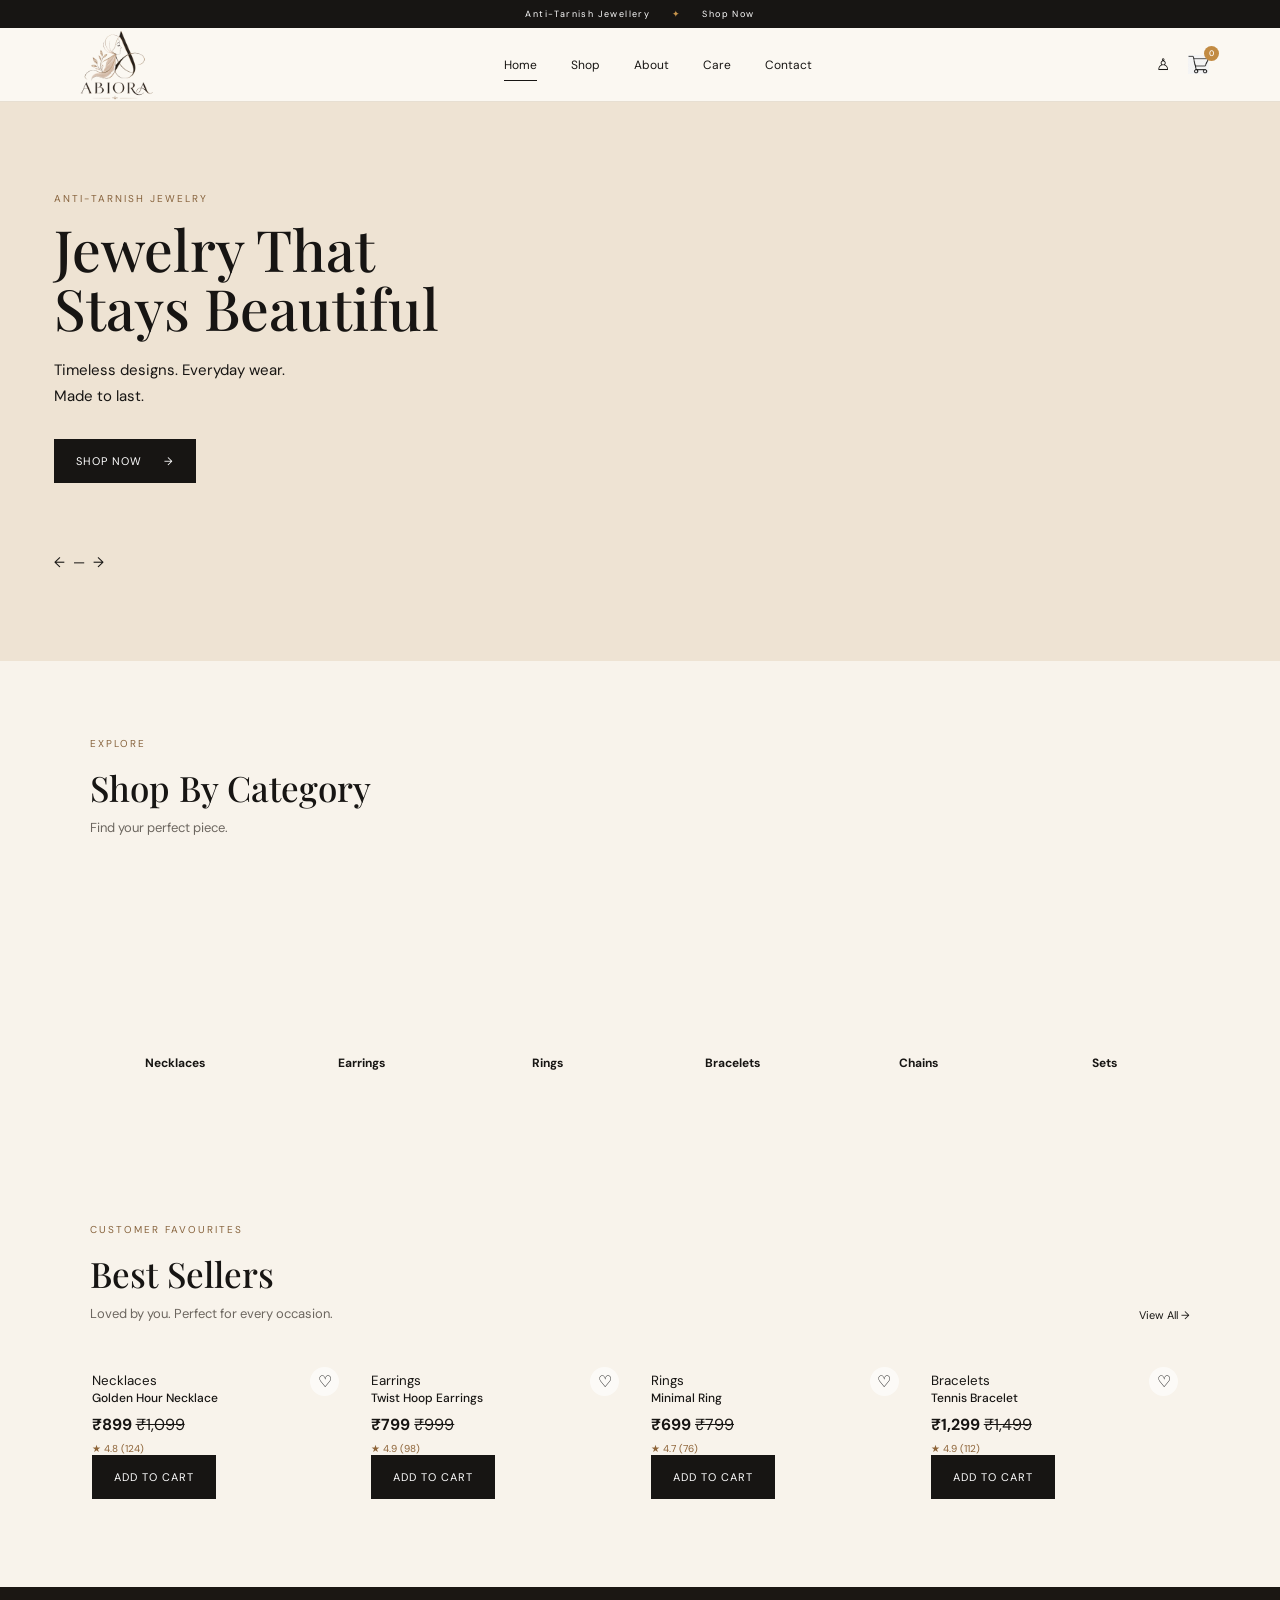
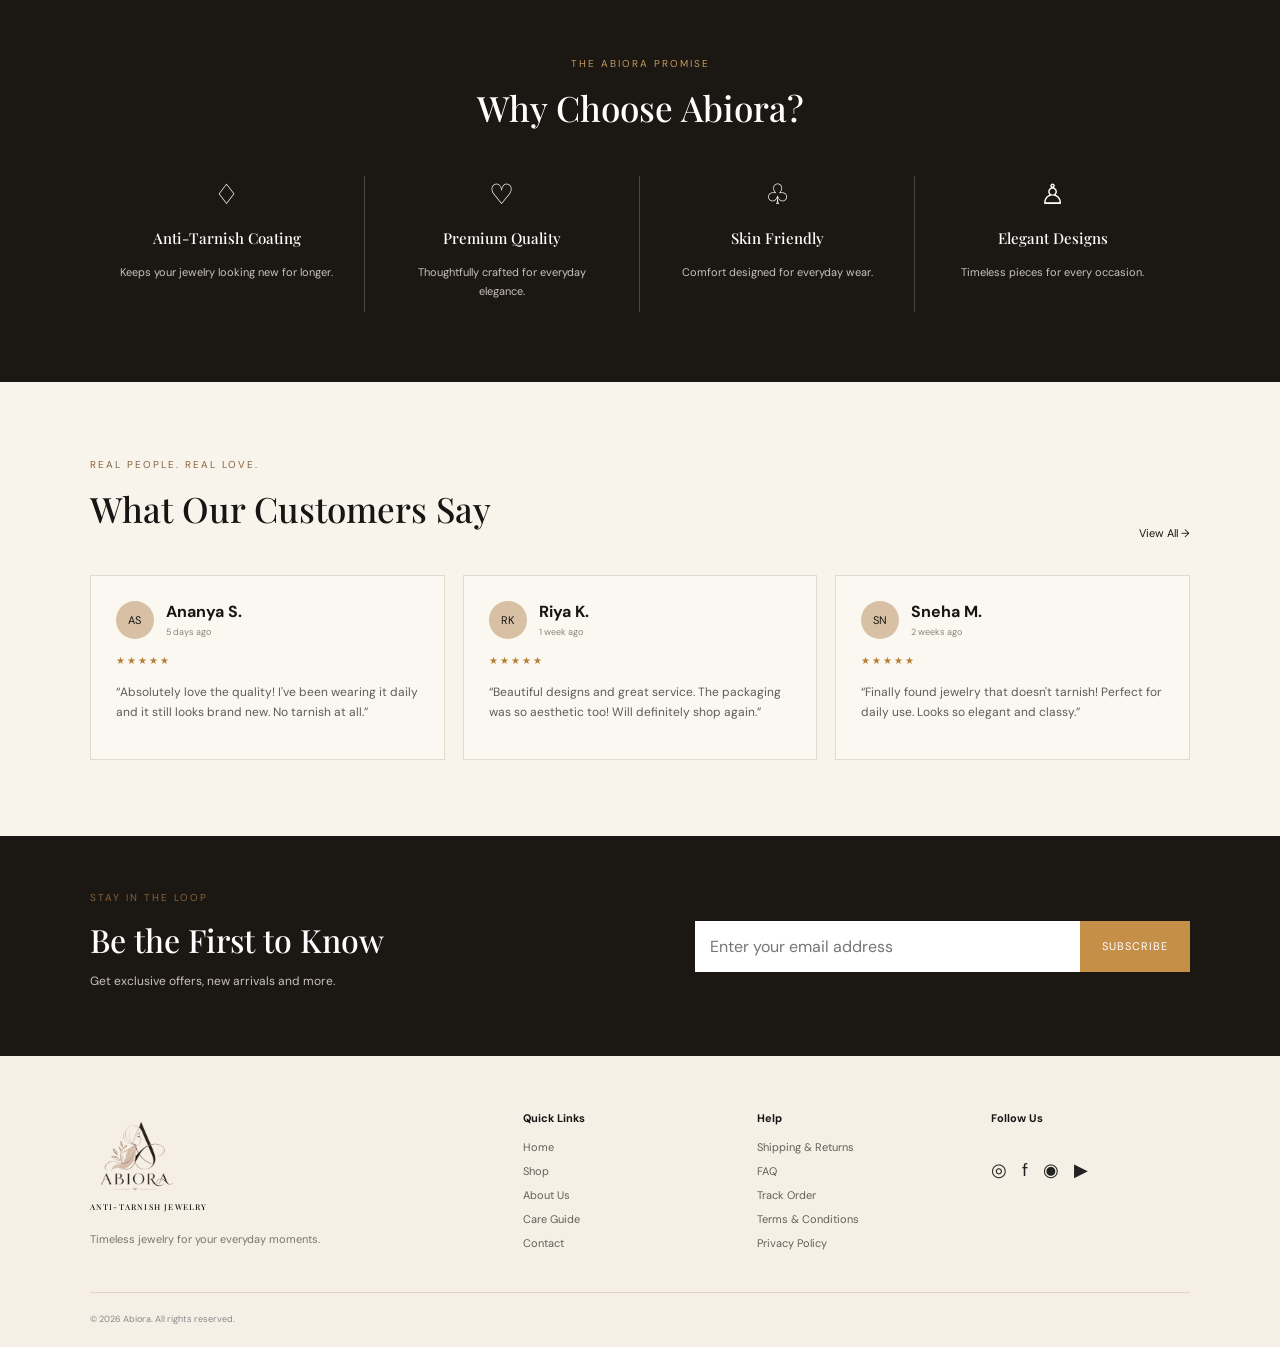
==== abiora-jewelry-website/index.html @ 838af93d "Add files via upload" ====
<!DOCTYPE html>
<html lang="en">
<head>

  <meta charset="UTF-8">
  <meta name="viewport" content="width=device-width,initial-scale=1.0">

  <title>ABIORA — Anti-Tarnish Jewelry</title>

  <link rel="icon" href="images/abiora-logo.png?v=2" type="image/png">
  <link rel="shortcut icon" href="images/abiora-logo.png?v=2" type="image/png">

  <link rel="preconnect" href="https://fonts.googleapis.com">
  <link rel="preconnect" href="https://fonts.gstatic.com" crossorigin>

  <link
    href="https://fonts.googleapis.com/css2?family=DM+Sans:wght@400;500;600&family=Playfair+Display:wght@500;600&display=swap"
    rel="stylesheet"
  >

  <link rel="stylesheet" href="css/style.css">


  <style>
    /* Logo image */
    .logo {
  display: inline-flex;
  flex-direction: column;
  align-items: flex-start;
  text-decoration: none;
}

.logo img {
  width: 90px;
  height: 90px;
  object-fit: contain;
  display: block;
}

.logo small {
  font-family: "Playfair Display", serif;
  font-size: 8px;
  font-weight: 500;
  letter-spacing: 1.2px;
  margin-top: 2px;
  display: block;
  white-space: nowrap;
}

/*CART IMAGE ICON ========================== */ 
.header-icons .cart-link { 
  position: relative; 
  display: inline-flex; 
  align-items: center; 
  justify-content: center; 
  width: 22px; 
  height: 22px; 
  text-decoration: none; 
  } 
  
.header-icons .cart-link img { 
  width: 21px; 
  height: 21px; 
  object-fit: contain; 
  display: block; 
} 
.header-icons .cart-count { 
  position: absolute; 
  right: -9px; 
  top: -8px;
  background: #c28b43; 
  color: #fff; 
  border-radius: 20px; 
  font-size: 8px; 
  min-width: 15px; 
  height: 15px; 
  display: grid; 
  place-items: center; 
  font-weight: 500; 
  line-height: 1; } 
  /* ========================= MOBILE ========================== */ 
  @media (max-width: 520px) { 
    .header-icons .cart-link { 
      width: 20px; height: 20px; } 
      .header-icons .cart-link img { 
        width: 19px; height: 19px; } 
        .header-icons .cart-count { 
          right: -8px; top: -7px; } 
          
} 
    
  </style>
</head>

<body>

<div id="announcement">Anti-Tarnish Jewellery <span>✦</span> Shop Now</div>

<header class="header">

  <a class="logo" href="index.html">
    <img src="images/abiora-logo.png" alt="ABIORA">
  </a>

  <nav>
    <a class="active" href="index.html">Home</a>
    <a href="shop.html">Shop</a>
    <a href="about.html">About</a>
    <a href="care.html">Care</a>
    <a href="contact.html">Contact</a>
  </nav>

  <div class="header-icons">
    <a href="account.html" aria-label="Account">♙</a>
    <a class="cart-link" href="cart.html">
      <img src="images/cart.png" alt="Cart">
      <b class="cart-count">0</b>
    </a>
  </div>

</header>

<div id="searchbar">
  <input id="searchInput" placeholder="Search necklaces, rings, earrings..." oninput="liveSearch(this.value)">
  <button onclick="toggleSearch()">×</button>
  <div id="searchResults"></div>
</div>


<main>

<section class="hero">

  <div class="hero-copy">
    <p class="eyebrow">ANTI-TARNISH JEWELRY</p>
    <h1>Jewelry That<br>Stays Beautiful</h1>
    <p class="lead">Timeless designs. Everyday wear.<br>Made to last.</p>
    <a class="btn dark" href="shop.html">SHOP NOW <span>→</span></a>
    <div class="slider">← &nbsp;—&nbsp; →</div>
  </div>

  <div class="hero-image" style="background-image:url('https://images.unsplash.com/photo-1611652022419-a9419f74343d?auto=format&fit=crop&w=1400&q=85')"></div>

</section>


<section class="section categories">

  <div class="section-head">
    <div>
      <p class="eyebrow">EXPLORE</p>
      <h2>Shop By Category</h2>
      <p>Find your perfect piece.</p>
    </div>
  </div>

  <div class="category-grid">

    <a href="shop.html?cat=Necklaces">
      <div class="cat-img" style="background-image:url('https://images.unsplash.com/photo-1599643478518-a784e5dc4c8f?auto=format&fit=crop&w=500&q=80')"></div>
      <b>Necklaces</b>
    </a>

    <a href="shop.html?cat=Earrings">
      <div class="cat-img" style="background-image:url('https://images.unsplash.com/photo-1635767798638-3e25273a8236?auto=format&fit=crop&w=500&q=80')"></div>
      <b>Earrings</b>
    </a>

    <a href="shop.html?cat=Rings">
      <div class="cat-img" style="background-image:url('https://images.unsplash.com/photo-1605100804763-247f67b3557e?auto=format&fit=crop&w=500&q=80')"></div>
      <b>Rings</b>
    </a>

    <a href="shop.html?cat=Bracelets">
      <div class="cat-img" style="background-image:url('https://images.unsplash.com/photo-1573408301185-9146fe634ad0?auto=format&fit=crop&w=500&q=80')"></div>
      <b>Bracelets</b>
    </a>

    <a href="shop.html?cat=Chains">
      <div class="cat-img" style="background-image:url('https://images.unsplash.com/photo-1599643477877-530eb83abc8e?auto=format&fit=crop&w=500&q=80')"></div>
      <b>Chains</b>
    </a>

    <a href="shop.html?cat=Sets">
      <div class="cat-img" style="background-image:url('https://images.unsplash.com/photo-1617038220319-276d3cfab638?auto=format&fit=crop&w=500&q=80')"></div>
      <b>Sets</b>
    </a>

  </div>

</section>


<section class="section sellers">

  <div class="section-head inline">

    <div>
      <p class="eyebrow">CUSTOMER FAVOURITES</p>
      <h2>Best Sellers</h2>
      <p>Loved by you. Perfect for every occasion.</p>
    </div>

    <a href="shop.html">View All →</a>

  </div>

  <div id="homeProducts" class="product-grid"></div>

</section>


<section class="why">

  <div class="why-inner">

    <p class="eyebrow">THE ABIORA PROMISE</p>
    <h2>Why Choose Abiora?</h2>

    <div class="why-grid">

      <div>
        <span>♢</span>
        <h3>Anti-Tarnish Coating</h3>
        <p>Keeps your jewelry looking new for longer.</p>
      </div>

      <div>
        <span>♡</span>
        <h3>Premium Quality</h3>
        <p>Thoughtfully crafted for everyday elegance.</p>
      </div>

      <div>
        <span>♧</span>
        <h3>Skin Friendly</h3>
        <p>Comfort designed for everyday wear.</p>
      </div>

      <div>
        <span>♙</span>
        <h3>Elegant Designs</h3>
        <p>Timeless pieces for every occasion.</p>
      </div>

    </div>

  </div>

</section>


<section class="section reviews">

  <div class="section-head inline">

    <div>
      <p class="eyebrow">REAL PEOPLE. REAL LOVE.</p>
      <h2>What Our Customers Say</h2>
    </div>

    <a href="#">View All →</a>

  </div>

  <div class="review-grid">

    <article>
      <div class="reviewer">
        <div class="avatar">AS</div>
        <div>
          <b>Ananya S.</b>
          <small>5 days ago</small>
        </div>
      </div>

      <div class="stars">★★★★★</div>

      <p>“Absolutely love the quality! I've been wearing it daily and it still looks brand new. No tarnish at all.”</p>
    </article>


    <article>

      <div class="reviewer">

        <div class="avatar">RK</div>

        <div>
          <b>Riya K.</b>
          <small>1 week ago</small>
        </div>

      </div>

      <div class="stars">★★★★★</div>

      <p>“Beautiful designs and great service. The packaging was so aesthetic too! Will definitely shop again.”</p>

    </article>


    <article>

      <div class="reviewer">

        <div class="avatar">SN</div>

        <div>
          <b>Sneha M.</b>
          <small>2 weeks ago</small>
        </div>

      </div>

      <div class="stars">★★★★★</div>

      <p>“Finally found jewelry that doesn't tarnish! Perfect for daily use. Looks so elegant and classy.”</p>

    </article>

  </div>

</section>


<section class="newsletter">

  <div>

    <p class="eyebrow">STAY IN THE LOOP</p>
    <h2>Be the First to Know</h2>
    <p>Get exclusive offers, new arrivals and more.</p>

  </div>

  <form onsubmit="subscribe(event)">
    <input type="email" required placeholder="Enter your email address">
    <button class="btn gold">Subscribe</button>
  </form>

</section>

</main>


<footer class="footer">

  <div class="footer-brand">

    <a class="logo" href="index.html">
      <img src="images/abiora-logo.png" alt="ABIORA">
      <small>ANTI-TARNISH JEWELRY</small>
    </a>

    <p>
      Timeless jewelry for your everyday moments.
    </p>

  </div>


  <div>

    <h4>Quick Links</h4>

    <a href="index.html">Home</a>
    <a href="shop.html">Shop</a>
    <a href="about.html">About Us</a>
    <a href="care.html">Care Guide</a>
    <a href="contact.html">Contact</a>

  </div>


  <div>

    <h4>Help</h4>

    <a href="contact.html">
      Shipping & Returns
    </a>

    <a href="contact.html">
      FAQ
    </a>

    <a href="contact.html">
      Track Order
    </a>

    <a href="#">
      Terms & Conditions
    </a>

    <a href="#">
      Privacy Policy
    </a>

  </div>


  <div>

    <h4>Follow Us</h4>

    <p class="social">
      ◎ &nbsp; f &nbsp; ◉ &nbsp; ▶
    </p>

  </div>


  <div class="copyright">
    © 2026 Abiora. All rights reserved.
  </div>

</footer>


<div id="toast"></div>


<script src="js/app.js"></script>

</body>
</html>
---- abiora-jewelry-website/css/style.css ----
*{box-sizing:border-box}html{scroll-behavior:smooth}body{margin:0;background:#f8f3eb;color:#171513;font-family:"DM Sans",Arial,sans-serif}a{text-decoration:none;color:inherit}button,input,textarea,select{font:inherit}button{cursor:pointer}.header{height:74px;padding:0 5.5%;display:flex;align-items:center;justify-content:space-between;background:#fbf8f2;border-bottom:1px solid #e7dfd2;position:sticky;top:0;z-index:20}.logo{font-family:"Playfair Display",serif;font-size:22px;letter-spacing:4px;line-height:.9;display:flex;flex-direction:column}.logo span{font-size:11px;letter-spacing:0;margin-left:-7px}.logo small{font-family:"DM Sans";font-size:6px;letter-spacing:2px;margin-top:5px}.header nav{display:flex;gap:34px;font-size:12px}.header nav a{padding:28px 0;position:relative}.header nav a.active:after{content:"";height:1px;position:absolute;left:0;right:0;bottom:20px;background:#171513}.header-icons{display:flex;align-items:center;gap:18px}.header-icons button{border:0;background:none;font-size:25px;padding:0}.cart-link{position:relative;font-size:19px}.cart-count{position:absolute;right:-10px;top:-8px;background:#c28b43;color:#fff;border-radius:20px;font-size:8px;min-width:15px;height:15px;display:grid;place-items:center}.announcement,#announcement{background:#171513;color:#fff;text-align:center;font-size:9px;letter-spacing:1.4px;padding:8px}.announcement span,#announcement span{margin:0 18px;color:#c8954c}#searchbar{display:none;position:fixed;top:74px;left:0;right:0;background:#fff;padding:18px 7%;z-index:30;border-bottom:1px solid #ddd}#searchbar input{width:90%;border:0;border-bottom:1px solid #bbb;padding:12px;font-size:15px;outline:0}#searchbar>button{border:0;background:none;font-size:24px}#searchResults{padding-top:10px;font-size:12px}.hero{display:grid;grid-template-columns:42% 58%;min-height:530px;background:#eee3d3}.hero-copy{padding:90px 10%;display:flex;flex-direction:column;align-items:flex-start;justify-content:center}.eyebrow{font-size:10px;letter-spacing:2px;color:#87633d;margin:0 0 14px}.hero h1,h1{font-family:"Playfair Display",serif;font-weight:500;line-height:1.03;font-size:57px;margin:0 0 22px}.lead{font-size:15px;line-height:1.7;margin:0 0 30px}.hero-image{min-height:530px;background-size:cover;background-position:center}.btn{border:0;padding:15px 22px;font-size:11px;letter-spacing:1px;text-transform:uppercase;display:inline-flex;gap:22px;align-items:center;justify-content:center}.btn.dark{background:#171513;color:#fff}.btn.gold{background:#c58f48;color:#fff}.btn.wide{width:100%}.slider{font-size:14px;margin-top:70px}.section{padding:76px 7%}.section-head{margin-bottom:35px}.section-head.inline{display:flex;justify-content:space-between;align-items:end}.section-head h2,.why h2,.newsletter h2,.story h2,.care-page h2{font-family:"Playfair Display",serif;font-size:35px;font-weight:500;margin:0 0 8px}.section-head p:not(.eyebrow){margin:0;color:#6c665f;font-size:13px}.section-head>a{font-size:11px}.category-grid{display:grid;grid-template-columns:repeat(6,1fr);gap:14px}.category-grid>a{text-align:center;font-size:12px}.cat-img{aspect-ratio:1;background-size:cover;background-position:center;margin-bottom:12px;border-radius:3px}.product-grid{display:grid;grid-template-columns:repeat(4,1fr);gap:18px}.product-card{position:relative}.product-img{aspect-ratio:1;background-size:cover;background-position:center;background-color:#e7ddcd;position:relative}.heart{position:absolute;right:12px;top:10px;border:0;background:#fff9;border-radius:50%;width:29px;height:29px}.product-info{padding:12px 2px}.product-info h3{font-size:12px;font-weight:500;margin:0 0 8px}.price{font-size:13px}.old{text-decoration:line-through;color:#999;margin-left:5px;font-size:11px}.rating{font-size:10px;margin-top:7px;color:#8d6337}.add{width:100%;border:0;background:#171513;color:#fff;padding:10px;font-size:10px;margin-top:10px}.why{background:#1b1713;color:#fff;padding:70px 7%;text-align:center;background-image:linear-gradient(#1b1713d9,#1b1713d9),url("https://images.unsplash.com/photo-1617038260897-41a1f14a8ca0?auto=format&fit=crop&w=1400&q=80");background-size:cover}.why .eyebrow{color:#c99a5e}.why-grid{display:grid;grid-template-columns:repeat(4,1fr);margin-top:45px}.why-grid div{padding:0 30px;border-right:1px solid #ffffff33}.why-grid div:last-child{border:0}.why-grid span{font-size:28px}.why-grid h3{font-family:"Playfair Display";font-size:15px;font-weight:500}.why-grid p{font-size:11px;color:#c9c3bb;line-height:1.7}.review-grid{display:grid;grid-template-columns:repeat(3,1fr);gap:18px}.review-grid article{border:1px solid #e4dacb;background:#fbf8f2;padding:25px}.reviewer{display:flex;align-items:center;gap:12px}.avatar{width:38px;height:38px;border-radius:50%;background:#d7c0a3;display:grid;place-items:center;font-size:11px}.reviewer small{display:block;color:#8b847a;font-size:9px;margin-top:4px}.stars{color:#b77e35;letter-spacing:2px;font-size:10px;margin:15px 0}.review-grid p{font-size:12px;line-height:1.7;color:#5f5a54}.newsletter{background:#1b1713;color:#fff;padding:55px 7%;display:flex;align-items:center;justify-content:space-between;background-image:linear-gradient(#1b1713d9,#1b1713d9),url("https://images.unsplash.com/photo-1599643478518-a784e5dc4c8f?auto=format&fit=crop&w=1400&q=80");background-size:cover}.newsletter h2{margin:0 0 5px;font-family:"Playfair Display";font-size:32px}.newsletter p:not(.eyebrow){color:#c9c3bb;font-size:12px}.newsletter form{display:flex;width:45%}.newsletter input{flex:1;border:0;padding:15px;background:#fff;color:#222}.footer{padding:55px 7% 22px;background:#f5efe6;display:grid;grid-template-columns:2fr 1fr 1fr 1fr;gap:35px;position:relative}.footer>div{display:flex;flex-direction:column;gap:10px}.footer h4{font-size:11px;margin:0 0 5px}.footer a:not(.logo){font-size:11px;color:#655f57}.footer p{font-size:11px;color:#7c756c}.footer .copyright{grid-column:1/-1;border-top:1px solid #ded5c8;padding-top:20px;font-size:9px;color:#888}.social{font-size:18px!important;color:#222!important}.page-hero{padding:70px 7%;background:#e9decd}.shop-hero{background:linear-gradient(#eee3d3cc,#eee3d3cc),url("https://images.unsplash.com/photo-1599643477877-530eb83abc8e?auto=format&fit=crop&w=1400&q=80") center/cover}.page-hero h1{font-size:48px;margin:0 0 10px}.shop-layout{display:grid;grid-template-columns:220px 1fr;gap:45px;padding:45px 7% 80px}.filters{font-size:11px}.filters h3{font-size:12px;margin-top:0}.filters>div{border-top:1px solid #ddd2c4;padding:18px 0;display:flex;flex-direction:column;gap:10px}.filters b{margin-bottom:4px}.filters label{color:#665f56}.filters input{margin-right:8px}.clear{border:0;background:none;text-decoration:underline;font-size:10px;text-align:left}.shop-toolbar{display:flex;justify-content:space-between;align-items:center;margin-bottom:18px;font-size:11px}.shop-toolbar select{border:1px solid #ddd2c4;background:#f8f3eb;padding:9px;font-size:10px}.shop-grid{grid-template-columns:repeat(3,1fr)}.product-detail{padding:65px 7%;display:grid;grid-template-columns:1.1fr 1fr;gap:55px}.gallery{display:grid;grid-template-columns:75px 1fr;gap:12px}.thumbs{display:flex;flex-direction:column;gap:8px}.thumb{aspect-ratio:1;background-size:cover;background-position:center;border:1px solid #ddd}.main-product-image{aspect-ratio:1;background-size:cover;background-position:center}.detail h1{font-size:42px;margin-bottom:10px}.detail .stars{margin:0 0 20px}.detail-price{font-size:22px;margin-bottom:20px}.detail-price .old{font-size:14px}.detail p{font-size:13px;color:#625d56;line-height:1.8}.swatches{display:flex;gap:10px;margin:20px 0}.swatch{width:26px;height:26px;border-radius:50%;border:2px solid #fff;outline:1px solid #b8a995}.gold-swatch{background:#c99443}.rose-swatch{background:#d6a18e}.silver-swatch{background:#bbb}.qty{display:flex;align-items:center;border:1px solid #d8cdbd;width:max-content;margin:15px 0}.qty button{border:0;background:none;width:35px;height:35px}.qty span{width:35px;text-align:center}.detail-benefits{display:grid;grid-template-columns:repeat(3,1fr);gap:10px;margin-top:18px}.detail-benefits div{font-size:9px;text-align:center;border-top:1px solid #ddd2c4;padding-top:12px}.tabs{display:flex;gap:30px;border-bottom:1px solid #ddd2c4}.tabs button{background:none;border:0;padding:15px 0;font-size:11px}.tabs .active{border-bottom:1px solid #222}.tab-copy{max-width:700px;padding:25px 0}.tab-copy h3{font-family:"Playfair Display";font-size:22px}.tab-copy p{font-size:12px;line-height:1.8;color:#6b655e}.simple-page,.account-page{min-height:55vh;padding:75px 7%}.simple-page h1,.account-page h1,.care-page h1,.contact-page h1{font-size:46px}.cart-layout{display:grid;grid-template-columns:1.5fr .8fr;gap:50px}.cart-row{display:grid;grid-template-columns:90px 1fr auto;gap:20px;align-items:center;border-top:1px solid #ddd2c4;padding:18px 0}.cart-row img{width:90px;height:90px;object-fit:cover}.cart-row h3{font-size:13px;margin:0 0 8px}.cart-row p{font-size:11px;color:#777}.cart-actions button{border:0;background:none}.summary{border:1px solid #ddd2c4;padding:25px;height:max-content}.sum{display:flex;justify-content:space-between;padding:9px 0;font-size:12px}.sum.total{border-top:1px solid #ddd2c4;margin-top:10px;padding-top:18px;font-size:15px}.empty{text-align:center;border:1px dashed #cfc3b2;padding:60px}.checkout-head{height:80px;padding:0 7%;display:flex;align-items:center;justify-content:space-between;background:#fbf8f2;border-bottom:1px solid #ddd2c4}.checkout-head>span{font-size:11px}.checkout-layout{display:grid;grid-template-columns:1.2fr .7fr;gap:60px;padding:55px 8%;max-width:1200px;margin:auto}.steps{display:flex;justify-content:space-between;font-size:10px;border-bottom:1px solid #ddd2c4;padding-bottom:18px;margin-bottom:30px}.steps b{color:#8b5f31}.checkout-form h2,.checkout-summary h2{font-family:"Playfair Display";font-weight:500;font-size:22px}.checkout-form input,.checkout-form textarea,.contact-page input,.contact-page textarea,.account-card input{width:100%;border:1px solid #d9cebf;background:#fffaf3;padding:13px;margin:6px 0;outline:0}.two{display:grid;grid-template-columns:1fr 1fr;gap:8px}.payment{display:block;border:1px solid #ddd2c4;padding:14px;margin:7px 0;font-size:11px;background:#fffaf3}.payment input{width:auto;margin-right:8px}.checkout-summary{background:#f1e8dc;padding:25px;height:max-content}.checkout-item{display:flex;justify-content:space-between;border-bottom:1px solid #ddd0c0;padding:12px 0;font-size:11px}.story-hero{display:grid;grid-template-columns:1fr 1fr;min-height:500px}.story-hero>div:first-child{padding:90px 13%;display:flex;justify-content:center;flex-direction:column}.story-hero p:not(.eyebrow){font-size:14px;line-height:1.8;color:#655f57;max-width:470px}.story-image{background-size:cover;background-position:center}.story-copy{max-width:750px;padding:100px 7%}.story-copy p:not(.eyebrow){line-height:1.9;color:#665f57;font-size:14px;margin-bottom:28px}.care-page{padding-bottom:80px}.care-intro{text-align:center;padding:90px 20px;background:#eee3d3}.care-intro h1{margin-bottom:15px}.care-intro>p:last-child{color:#655f57}.care-grid{max-width:1000px;margin:65px auto;display:grid;grid-template-columns:1fr 1fr;border-top:1px solid #ddd2c4}.care-grid article{padding:35px;border-bottom:1px solid #ddd2c4}.care-grid span{font-size:10px;color:#a67a43}.care-grid h2{font-size:23px}.care-grid p{font-size:12px;color:#686158;line-height:1.8}.care-bottom{max-width:1000px;margin:auto;display:grid;grid-template-columns:1fr 1fr;background:#eee3d3}.care-photo{min-height:330px;background-size:cover;background-position:center}.care-bottom>div:last-child{padding:55px}.contact-page{padding:80px 7%;max-width:1150px;margin:auto}.contact-title{text-align:center}.contact-grid{display:grid;grid-template-columns:1.2fr .7fr;gap:70px;margin-top:55px}.contact-grid textarea{min-height:160px;resize:vertical}.contact-grid aside{display:flex;flex-direction:column;gap:25px}.contact-grid aside div{border-bottom:1px solid #ddd2c4;padding-bottom:20px;display:flex;flex-direction:column;gap:7px}.contact-grid aside span{font-size:9px;letter-spacing:1.5px;color:#967047}.contact-grid aside b,.contact-grid aside a{font-size:12px}.account-page{display:grid;place-items:center}.account-card{width:400px;background:#f1e8dc;padding:45px}.account-card h1{font-size:38px}.muted{font-size:10px;color:#777;text-align:center;margin-top:18px}.account-card form{display:flex;flex-direction:column}.account-card .btn{margin-top:8px}#toast{position:fixed;bottom:25px;right:25px;background:#171513;color:#fff;padding:13px 18px;font-size:11px;opacity:0;transform:translateY(15px);transition:.3s;z-index:100}#toast.show{opacity:1;transform:translateY(0)}
@media(max-width:900px){.header{padding:0 5%;height:68px}.header nav{display:none}.hero{grid-template-columns:1fr}.hero-copy{padding:60px 8%;min-height:410px}.hero-image{min-height:430px}.hero h1,h1{font-size:45px}.section{padding:55px 5%}.category-grid{grid-template-columns:repeat(3,1fr);gap:18px}.product-grid{grid-template-columns:repeat(2,1fr)}.why-grid{grid-template-columns:1fr 1fr;gap:30px}.why-grid div{border:0}.review-grid{grid-template-columns:1fr}.newsletter{display:block}.newsletter form{width:100%;margin-top:25px}.footer{grid-template-columns:1fr 1fr;padding:45px 5%}.footer .footer-brand{grid-column:1/-1}.shop-layout{grid-template-columns:1fr;padding:35px 5%}.filters{display:none}.shop-grid{grid-template-columns:repeat(2,1fr)}.product-detail{grid-template-columns:1fr;padding:45px 5%;gap:30px}.detail h1{font-size:34px}.checkout-layout{grid-template-columns:1fr;padding:35px 5%}.cart-layout,.contact-grid{grid-template-columns:1fr}.story-hero{grid-template-columns:1fr}.story-hero>div:first-child{padding:65px 8%}.story-image{min-height:400px}.care-grid{margin:45px 5%;grid-template-columns:1fr}.care-bottom{margin:0 5%;grid-template-columns:1fr}.contact-page{padding:60px 5%}}
@media(max-width:520px){.header-icons{gap:12px}.logo{font-size:19px}.hero-copy{min-height:390px}.hero-image{min-height:360px}.hero h1,h1{font-size:39px}.category-grid{grid-template-columns:repeat(3,1fr);gap:10px}.category-grid>a{font-size:9px}.product-grid{gap:10px}.product-info h3{font-size:10px}.why-grid{grid-template-columns:1fr 1fr}.newsletter form{display:block}.newsletter input,.newsletter .btn{width:100%}.footer{grid-template-columns:1fr 1fr}.two{grid-template-columns:1fr}.gallery{grid-template-columns:55px 1fr}.detail-benefits{grid-template-columns:1fr}.cart-row{grid-template-columns:65px 1fr}.cart-row img{width:65px;height:65px}.account-card{width:100%;padding:30px}.simple-page,.account-page{padding:55px 5%}.shop-toolbar{gap:10px}.shop-toolbar select{max-width:150px}}

    /* Logo image */
    .logo {
  display: inline-flex;
  flex-direction: column;
  align-items: flex-start;
  text-decoration: none;
}

.logo img {
  width: 90px;
  height: 90px;
  object-fit: contain;
  display: block;
}

.logo small {
  font-family: "Playfair Display", serif;
  font-size: 8px;
  font-weight: 500;
  letter-spacing: 1.2px;
  margin-top: 2px;
  display: block;
  white-space: nowrap;

/* Logo image */
    .logo {
  display: inline-flex;
  flex-direction: column;
  align-items: flex-start;
  text-decoration: none;
}

.logo img {
  width: 90px;
  height: 90px;
  object-fit: contain;
  display: block;
}

.logo small {
  font-family: "Playfair Display", serif;
  font-size: 8px;
  font-weight: 500;
  letter-spacing: 1.2px;
  margin-top: 2px;
  display: block;
  white-space: nowrap;
}

/*CART IMAGE ICON ========================== */ 
.header-icons .cart-link { 
  position: relative; 
  display: inline-flex; 
  align-items: center; 
  justify-content: center; 
  width: 22px; 
  height: 22px; 
  text-decoration: none; 
  } 
  
.header-icons .cart-link img { 
  width: 21px; 
  height: 21px; 
  object-fit: contain; 
  display: block; 
} 
.header-icons .cart-count { 
  position: absolute; 
  right: -9px; 
  top: -8px;
  background: #c28b43; 
  color: #fff; 
  border-radius: 20px; 
  font-size: 8px; 
  min-width: 15px; 
  height: 15px; 
  display: grid; 
  place-items: center; 
  font-weight: 500; 
  line-height: 1; } 
  /* ========================= MOBILE ========================== */ 
  @media (max-width: 520px) { 
    .header-icons .cart-link { 
      width: 20px; height: 20px; } 
      .header-icons .cart-link img { 
        width: 19px; height: 19px; } 
        .header-icons .cart-count { 
          right: -8px; top: -7px; } 
          
} 

}
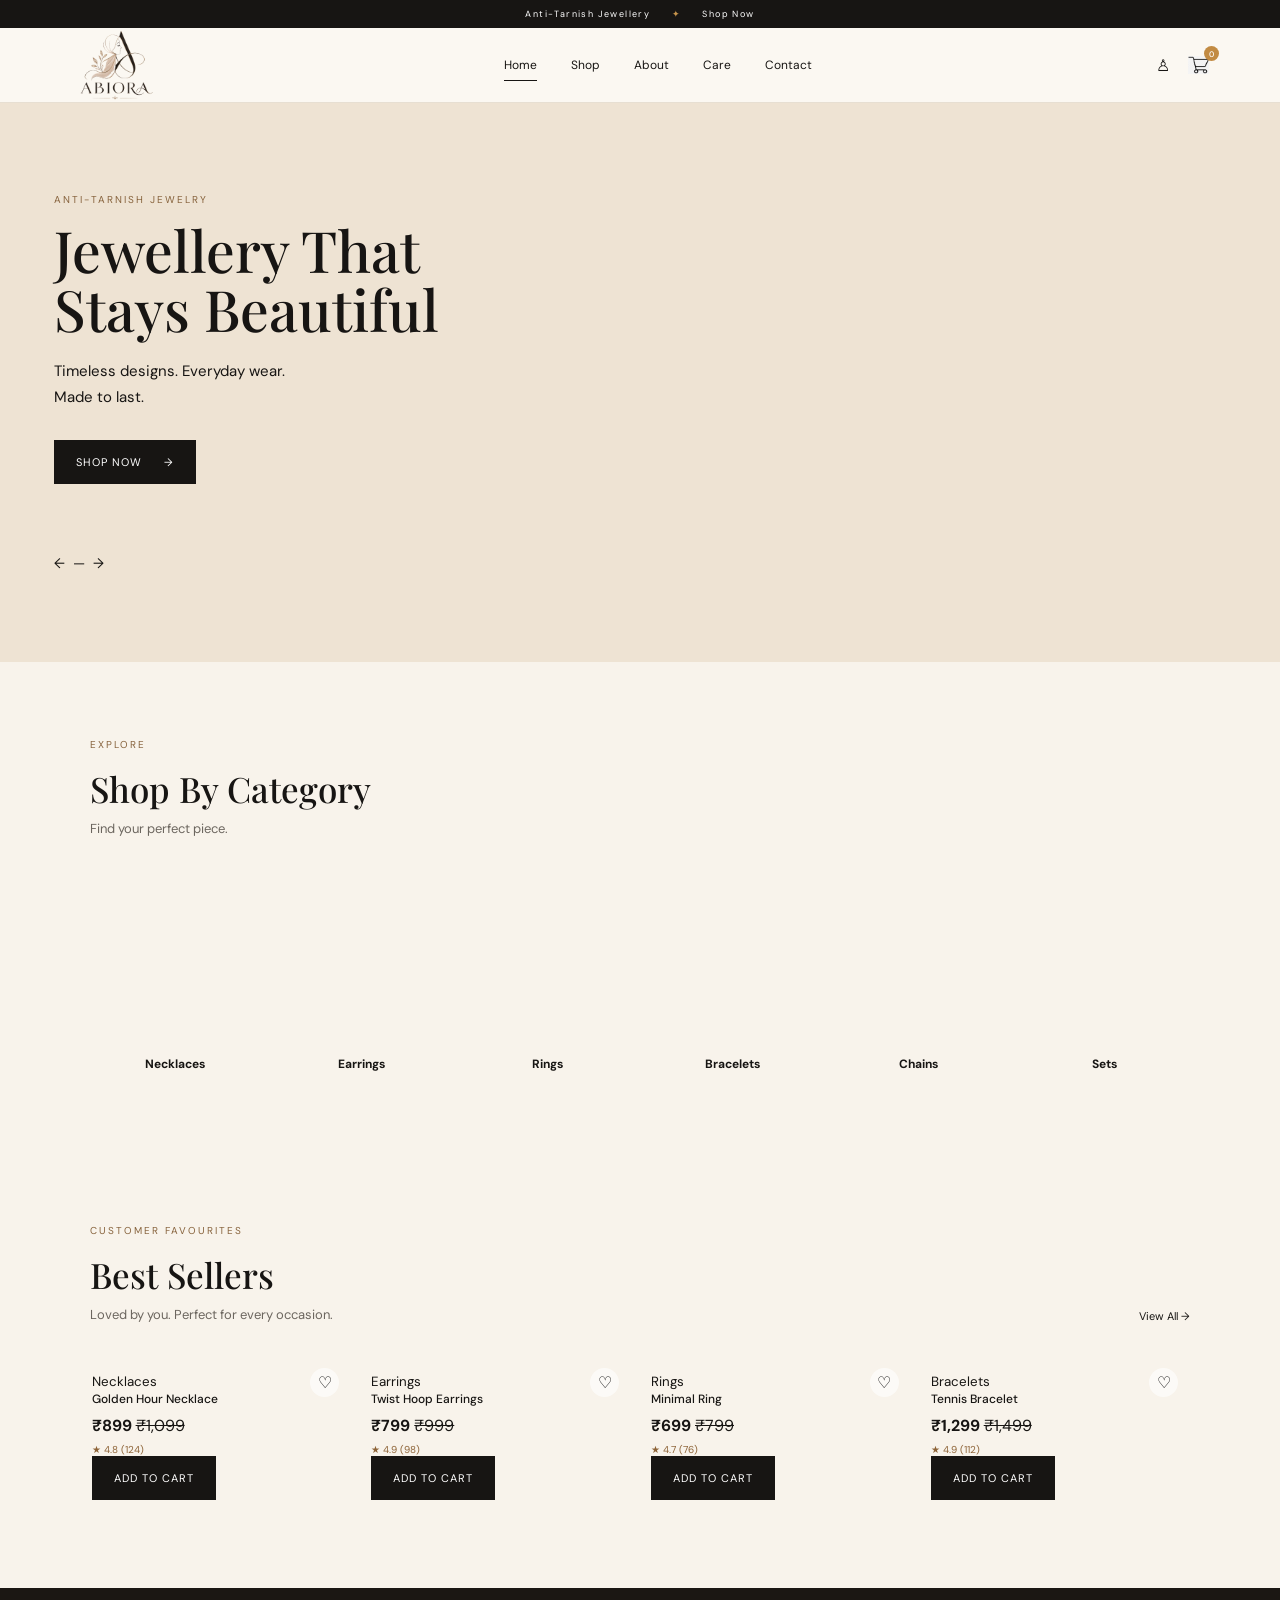
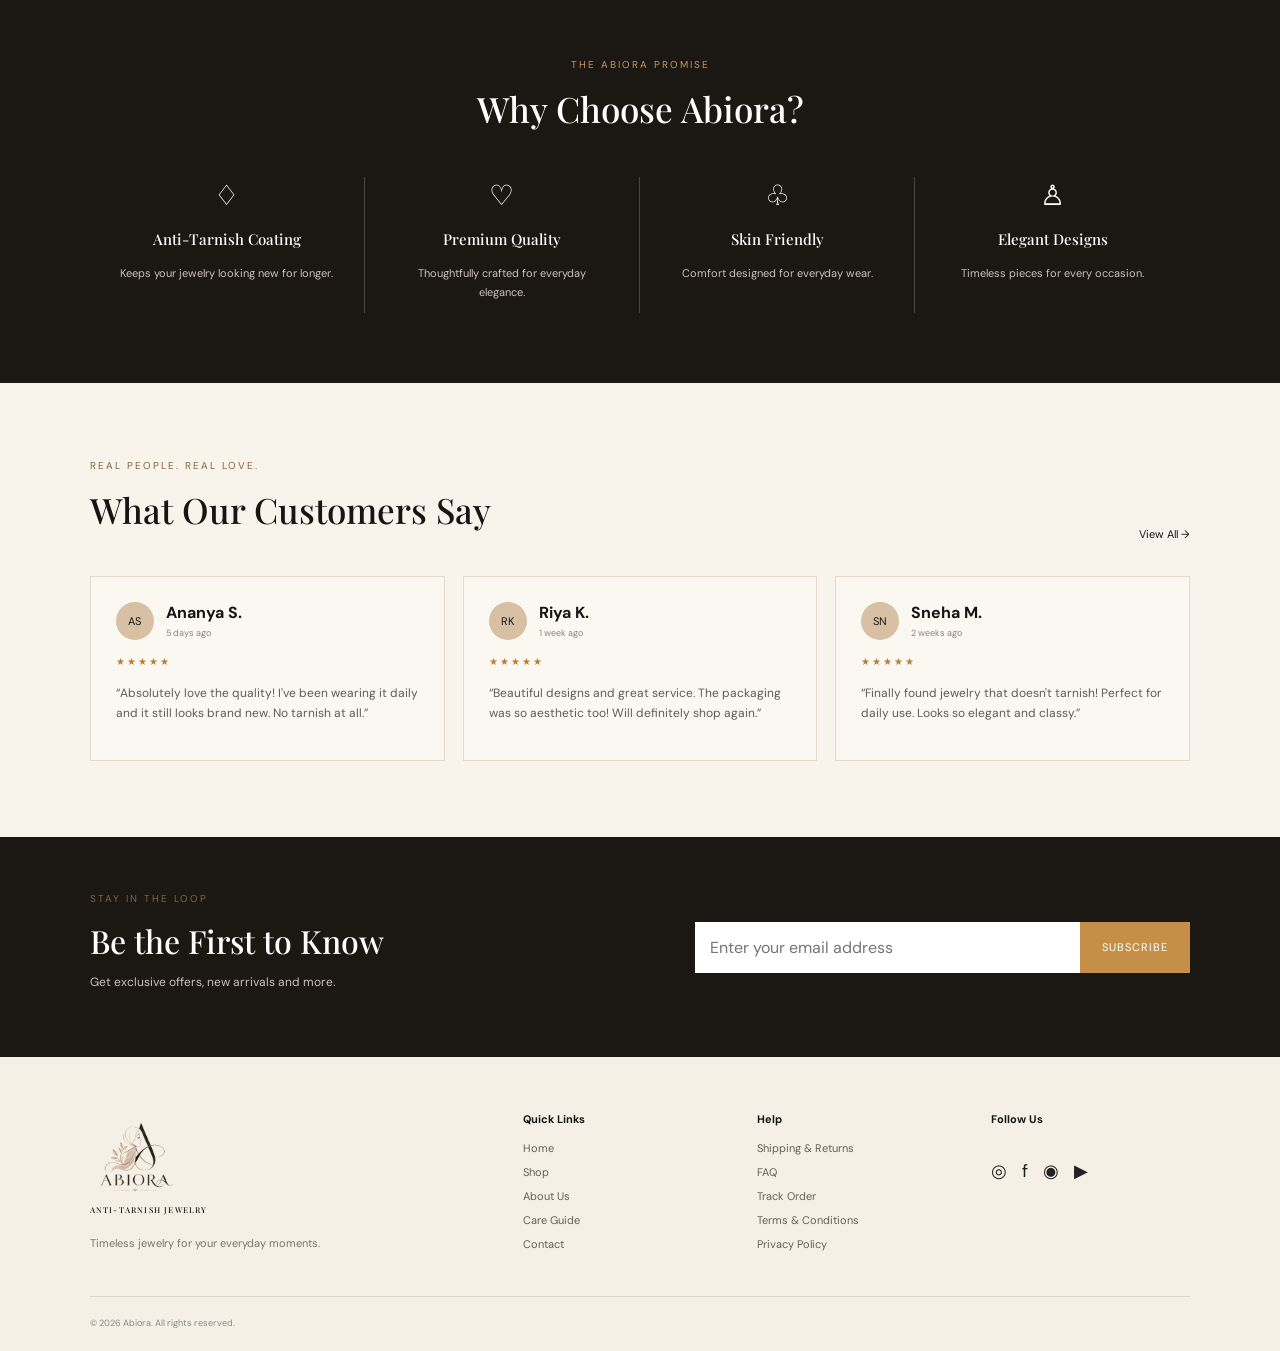
==== commit f97c0e0d: "Update index.html" ====
--- a/abiora-jewelry-website/index.html
+++ b/abiora-jewelry-website/index.html
@@ -6,7 +6,7 @@
   <meta charset="UTF-8">
   <meta name="viewport" content="width=device-width,initial-scale=1.0">
 
-  <title>ABIORA — Anti-Tarnish Jewelry</title>
+  <title>ABIORA — Anti-Tarnish Jewellery</title>
 
   <link rel="icon" href="images/abiora-logo.png?v=2" type="image/png">
   <link rel="shortcut icon" href="images/abiora-logo.png?v=2" type="image/png">
@@ -134,7 +134,7 @@
 
   <div class="hero-copy">
     <p class="eyebrow">ANTI-TARNISH JEWELRY</p>
-    <h1>Jewelry That<br>Stays Beautiful</h1>
+    <h1>Jewellery That<br>Stays Beautiful</h1>
     <p class="lead">Timeless designs. Everyday wear.<br>Made to last.</p>
     <a class="btn dark" href="shop.html">SHOP NOW <span>→</span></a>
     <div class="slider">← &nbsp;—&nbsp; →</div>
--- a/abiora-jewelry-website/css/style.css
+++ b/abiora-jewelry-website/css/style.css
@@ -1,13 +1,60 @@
-*{box-sizing:border-box}html{scroll-behavior:smooth}body{margin:0;background:#f8f3eb;color:#171513;font-family:"DM Sans",Arial,sans-serif}a{text-decoration:none;color:inherit}button,input,textarea,select{font:inherit}button{cursor:pointer}.header{height:74px;padding:0 5.5%;display:flex;align-items:center;justify-content:space-between;background:#fbf8f2;border-bottom:1px solid #e7dfd2;position:sticky;top:0;z-index:20}.logo{font-family:"Playfair Display",serif;font-size:22px;letter-spacing:4px;line-height:.9;display:flex;flex-direction:column}.logo span{font-size:11px;letter-spacing:0;margin-left:-7px}.logo small{font-family:"DM Sans";font-size:6px;letter-spacing:2px;margin-top:5px}.header nav{display:flex;gap:34px;font-size:12px}.header nav a{padding:28px 0;position:relative}.header nav a.active:after{content:"";height:1px;position:absolute;left:0;right:0;bottom:20px;background:#171513}.header-icons{display:flex;align-items:center;gap:18px}.header-icons button{border:0;background:none;font-size:25px;padding:0}.cart-link{position:relative;font-size:19px}.cart-count{position:absolute;right:-10px;top:-8px;background:#c28b43;color:#fff;border-radius:20px;font-size:8px;min-width:15px;height:15px;display:grid;place-items:center}.announcement,#announcement{background:#171513;color:#fff;text-align:center;font-size:9px;letter-spacing:1.4px;padding:8px}.announcement span,#announcement span{margin:0 18px;color:#c8954c}#searchbar{display:none;position:fixed;top:74px;left:0;right:0;background:#fff;padding:18px 7%;z-index:30;border-bottom:1px solid #ddd}#searchbar input{width:90%;border:0;border-bottom:1px solid #bbb;padding:12px;font-size:15px;outline:0}#searchbar>button{border:0;background:none;font-size:24px}#searchResults{padding-top:10px;font-size:12px}.hero{display:grid;grid-template-columns:42% 58%;min-height:530px;background:#eee3d3}.hero-copy{padding:90px 10%;display:flex;flex-direction:column;align-items:flex-start;justify-content:center}.eyebrow{font-size:10px;letter-spacing:2px;color:#87633d;margin:0 0 14px}.hero h1,h1{font-family:"Playfair Display",serif;font-weight:500;line-height:1.03;font-size:57px;margin:0 0 22px}.lead{font-size:15px;line-height:1.7;margin:0 0 30px}.hero-image{min-height:530px;background-size:cover;background-position:center}.btn{border:0;padding:15px 22px;font-size:11px;letter-spacing:1px;text-transform:uppercase;display:inline-flex;gap:22px;align-items:center;justify-content:center}.btn.dark{background:#171513;color:#fff}.btn.gold{background:#c58f48;color:#fff}.btn.wide{width:100%}.slider{font-size:14px;margin-top:70px}.section{padding:76px 7%}.section-head{margin-bottom:35px}.section-head.inline{display:flex;justify-content:space-between;align-items:end}.section-head h2,.why h2,.newsletter h2,.story h2,.care-page h2{font-family:"Playfair Display",serif;font-size:35px;font-weight:500;margin:0 0 8px}.section-head p:not(.eyebrow){margin:0;color:#6c665f;font-size:13px}.section-head>a{font-size:11px}.category-grid{display:grid;grid-template-columns:repeat(6,1fr);gap:14px}.category-grid>a{text-align:center;font-size:12px}.cat-img{aspect-ratio:1;background-size:cover;background-position:center;margin-bottom:12px;border-radius:3px}.product-grid{display:grid;grid-template-columns:repeat(4,1fr);gap:18px}.product-card{position:relative}.product-img{aspect-ratio:1;background-size:cover;background-position:center;background-color:#e7ddcd;position:relative}.heart{position:absolute;right:12px;top:10px;border:0;background:#fff9;border-radius:50%;width:29px;height:29px}.product-info{padding:12px 2px}.product-info h3{font-size:12px;font-weight:500;margin:0 0 8px}.price{font-size:13px}.old{text-decoration:line-through;color:#999;margin-left:5px;font-size:11px}.rating{font-size:10px;margin-top:7px;color:#8d6337}.add{width:100%;border:0;background:#171513;color:#fff;padding:10px;font-size:10px;margin-top:10px}.why{background:#1b1713;color:#fff;padding:70px 7%;text-align:center;background-image:linear-gradient(#1b1713d9,#1b1713d9),url("https://images.unsplash.com/photo-1617038260897-41a1f14a8ca0?auto=format&fit=crop&w=1400&q=80");background-size:cover}.why .eyebrow{color:#c99a5e}.why-grid{display:grid;grid-template-columns:repeat(4,1fr);margin-top:45px}.why-grid div{padding:0 30px;border-right:1px solid #ffffff33}.why-grid div:last-child{border:0}.why-grid span{font-size:28px}.why-grid h3{font-family:"Playfair Display";font-size:15px;font-weight:500}.why-grid p{font-size:11px;color:#c9c3bb;line-height:1.7}.review-grid{display:grid;grid-template-columns:repeat(3,1fr);gap:18px}.review-grid article{border:1px solid #e4dacb;background:#fbf8f2;padding:25px}.reviewer{display:flex;align-items:center;gap:12px}.avatar{width:38px;height:38px;border-radius:50%;background:#d7c0a3;display:grid;place-items:center;font-size:11px}.reviewer small{display:block;color:#8b847a;font-size:9px;margin-top:4px}.stars{color:#b77e35;letter-spacing:2px;font-size:10px;margin:15px 0}.review-grid p{font-size:12px;line-height:1.7;color:#5f5a54}.newsletter{background:#1b1713;color:#fff;padding:55px 7%;display:flex;align-items:center;justify-content:space-between;background-image:linear-gradient(#1b1713d9,#1b1713d9),url("https://images.unsplash.com/photo-1599643478518-a784e5dc4c8f?auto=format&fit=crop&w=1400&q=80");background-size:cover}.newsletter h2{margin:0 0 5px;font-family:"Playfair Display";font-size:32px}.newsletter p:not(.eyebrow){color:#c9c3bb;font-size:12px}.newsletter form{display:flex;width:45%}.newsletter input{flex:1;border:0;padding:15px;background:#fff;color:#222}.footer{padding:55px 7% 22px;background:#f5efe6;display:grid;grid-template-columns:2fr 1fr 1fr 1fr;gap:35px;position:relative}.footer>div{display:flex;flex-direction:column;gap:10px}.footer h4{font-size:11px;margin:0 0 5px}.footer a:not(.logo){font-size:11px;color:#655f57}.footer p{font-size:11px;color:#7c756c}.footer .copyright{grid-column:1/-1;border-top:1px solid #ded5c8;padding-top:20px;font-size:9px;color:#888}.social{font-size:18px!important;color:#222!important}.page-hero{padding:70px 7%;background:#e9decd}.shop-hero{background:linear-gradient(#eee3d3cc,#eee3d3cc),url("https://images.unsplash.com/photo-1599643477877-530eb83abc8e?auto=format&fit=crop&w=1400&q=80") center/cover}.page-hero h1{font-size:48px;margin:0 0 10px}.shop-layout{display:grid;grid-template-columns:220px 1fr;gap:45px;padding:45px 7% 80px}.filters{font-size:11px}.filters h3{font-size:12px;margin-top:0}.filters>div{border-top:1px solid #ddd2c4;padding:18px 0;display:flex;flex-direction:column;gap:10px}.filters b{margin-bottom:4px}.filters label{color:#665f56}.filters input{margin-right:8px}.clear{border:0;background:none;text-decoration:underline;font-size:10px;text-align:left}.shop-toolbar{display:flex;justify-content:space-between;align-items:center;margin-bottom:18px;font-size:11px}.shop-toolbar select{border:1px solid #ddd2c4;background:#f8f3eb;padding:9px;font-size:10px}.shop-grid{grid-template-columns:repeat(3,1fr)}.product-detail{padding:65px 7%;display:grid;grid-template-columns:1.1fr 1fr;gap:55px}.gallery{display:grid;grid-template-columns:75px 1fr;gap:12px}.thumbs{display:flex;flex-direction:column;gap:8px}.thumb{aspect-ratio:1;background-size:cover;background-position:center;border:1px solid #ddd}.main-product-image{aspect-ratio:1;background-size:cover;background-position:center}.detail h1{font-size:42px;margin-bottom:10px}.detail .stars{margin:0 0 20px}.detail-price{font-size:22px;margin-bottom:20px}.detail-price .old{font-size:14px}.detail p{font-size:13px;color:#625d56;line-height:1.8}.swatches{display:flex;gap:10px;margin:20px 0}.swatch{width:26px;height:26px;border-radius:50%;border:2px solid #fff;outline:1px solid #b8a995}.gold-swatch{background:#c99443}.rose-swatch{background:#d6a18e}.silver-swatch{background:#bbb}.qty{display:flex;align-items:center;border:1px solid #d8cdbd;width:max-content;margin:15px 0}.qty button{border:0;background:none;width:35px;height:35px}.qty span{width:35px;text-align:center}.detail-benefits{display:grid;grid-template-columns:repeat(3,1fr);gap:10px;margin-top:18px}.detail-benefits div{font-size:9px;text-align:center;border-top:1px solid #ddd2c4;padding-top:12px}.tabs{display:flex;gap:30px;border-bottom:1px solid #ddd2c4}.tabs button{background:none;border:0;padding:15px 0;font-size:11px}.tabs .active{border-bottom:1px solid #222}.tab-copy{max-width:700px;padding:25px 0}.tab-copy h3{font-family:"Playfair Display";font-size:22px}.tab-copy p{font-size:12px;line-height:1.8;color:#6b655e}.simple-page,.account-page{min-height:55vh;padding:75px 7%}.simple-page h1,.account-page h1,.care-page h1,.contact-page h1{font-size:46px}.cart-layout{display:grid;grid-template-columns:1.5fr .8fr;gap:50px}.cart-row{display:grid;grid-template-columns:90px 1fr auto;gap:20px;align-items:center;border-top:1px solid #ddd2c4;padding:18px 0}.cart-row img{width:90px;height:90px;object-fit:cover}.cart-row h3{font-size:13px;margin:0 0 8px}.cart-row p{font-size:11px;color:#777}.cart-actions button{border:0;background:none}.summary{border:1px solid #ddd2c4;padding:25px;height:max-content}.sum{display:flex;justify-content:space-between;padding:9px 0;font-size:12px}.sum.total{border-top:1px solid #ddd2c4;margin-top:10px;padding-top:18px;font-size:15px}.empty{text-align:center;border:1px dashed #cfc3b2;padding:60px}.checkout-head{height:80px;padding:0 7%;display:flex;align-items:center;justify-content:space-between;background:#fbf8f2;border-bottom:1px solid #ddd2c4}.checkout-head>span{font-size:11px}.checkout-layout{display:grid;grid-template-columns:1.2fr .7fr;gap:60px;padding:55px 8%;max-width:1200px;margin:auto}.steps{display:flex;justify-content:space-between;font-size:10px;border-bottom:1px solid #ddd2c4;padding-bottom:18px;margin-bottom:30px}.steps b{color:#8b5f31}.checkout-form h2,.checkout-summary h2{font-family:"Playfair Display";font-weight:500;font-size:22px}.checkout-form input,.checkout-form textarea,.contact-page input,.contact-page textarea,.account-card input{width:100%;border:1px solid #d9cebf;background:#fffaf3;padding:13px;margin:6px 0;outline:0}.two{display:grid;grid-template-columns:1fr 1fr;gap:8px}.payment{display:block;border:1px solid #ddd2c4;padding:14px;margin:7px 0;font-size:11px;background:#fffaf3}.payment input{width:auto;margin-right:8px}.checkout-summary{background:#f1e8dc;padding:25px;height:max-content}.checkout-item{display:flex;justify-content:space-between;border-bottom:1px solid #ddd0c0;padding:12px 0;font-size:11px}.story-hero{display:grid;grid-template-columns:1fr 1fr;min-height:500px}.story-hero>div:first-child{padding:90px 13%;display:flex;justify-content:center;flex-direction:column}.story-hero p:not(.eyebrow){font-size:14px;line-height:1.8;color:#655f57;max-width:470px}.story-image{background-size:cover;background-position:center}.story-copy{max-width:750px;padding:100px 7%}.story-copy p:not(.eyebrow){line-height:1.9;color:#665f57;font-size:14px;margin-bottom:28px}.care-page{padding-bottom:80px}.care-intro{text-align:center;padding:90px 20px;background:#eee3d3}.care-intro h1{margin-bottom:15px}.care-intro>p:last-child{color:#655f57}.care-grid{max-width:1000px;margin:65px auto;display:grid;grid-template-columns:1fr 1fr;border-top:1px solid #ddd2c4}.care-grid article{padding:35px;border-bottom:1px solid #ddd2c4}.care-grid span{font-size:10px;color:#a67a43}.care-grid h2{font-size:23px}.care-grid p{font-size:12px;color:#686158;line-height:1.8}.care-bottom{max-width:1000px;margin:auto;display:grid;grid-template-columns:1fr 1fr;background:#eee3d3}.care-photo{min-height:330px;background-size:cover;background-position:center}.care-bottom>div:last-child{padding:55px}.contact-page{padding:80px 7%;max-width:1150px;margin:auto}.contact-title{text-align:center}.contact-grid{display:grid;grid-template-columns:1.2fr .7fr;gap:70px;margin-top:55px}.contact-grid textarea{min-height:160px;resize:vertical}.contact-grid aside{display:flex;flex-direction:column;gap:25px}.contact-grid aside div{border-bottom:1px solid #ddd2c4;padding-bottom:20px;display:flex;flex-direction:column;gap:7px}.contact-grid aside span{font-size:9px;letter-spacing:1.5px;color:#967047}.contact-grid aside b,.contact-grid aside a{font-size:12px}.account-page{display:grid;place-items:center}.account-card{width:400px;background:#f1e8dc;padding:45px}.account-card h1{font-size:38px}.muted{font-size:10px;color:#777;text-align:center;margin-top:18px}.account-card form{display:flex;flex-direction:column}.account-card .btn{margin-top:8px}#toast{position:fixed;bottom:25px;right:25px;background:#171513;color:#fff;padding:13px 18px;font-size:11px;opacity:0;transform:translateY(15px);transition:.3s;z-index:100}#toast.show{opacity:1;transform:translateY(0)}
-@media(max-width:900px){.header{padding:0 5%;height:68px}.header nav{display:none}.hero{grid-template-columns:1fr}.hero-copy{padding:60px 8%;min-height:410px}.hero-image{min-height:430px}.hero h1,h1{font-size:45px}.section{padding:55px 5%}.category-grid{grid-template-columns:repeat(3,1fr);gap:18px}.product-grid{grid-template-columns:repeat(2,1fr)}.why-grid{grid-template-columns:1fr 1fr;gap:30px}.why-grid div{border:0}.review-grid{grid-template-columns:1fr}.newsletter{display:block}.newsletter form{width:100%;margin-top:25px}.footer{grid-template-columns:1fr 1fr;padding:45px 5%}.footer .footer-brand{grid-column:1/-1}.shop-layout{grid-template-columns:1fr;padding:35px 5%}.filters{display:none}.shop-grid{grid-template-columns:repeat(2,1fr)}.product-detail{grid-template-columns:1fr;padding:45px 5%;gap:30px}.detail h1{font-size:34px}.checkout-layout{grid-template-columns:1fr;padding:35px 5%}.cart-layout,.contact-grid{grid-template-columns:1fr}.story-hero{grid-template-columns:1fr}.story-hero>div:first-child{padding:65px 8%}.story-image{min-height:400px}.care-grid{margin:45px 5%;grid-template-columns:1fr}.care-bottom{margin:0 5%;grid-template-columns:1fr}.contact-page{padding:60px 5%}}
-@media(max-width:520px){.header-icons{gap:12px}.logo{font-size:19px}.hero-copy{min-height:390px}.hero-image{min-height:360px}.hero h1,h1{font-size:39px}.category-grid{grid-template-columns:repeat(3,1fr);gap:10px}.category-grid>a{font-size:9px}.product-grid{gap:10px}.product-info h3{font-size:10px}.why-grid{grid-template-columns:1fr 1fr}.newsletter form{display:block}.newsletter input,.newsletter .btn{width:100%}.footer{grid-template-columns:1fr 1fr}.two{grid-template-columns:1fr}.gallery{grid-template-columns:55px 1fr}.detail-benefits{grid-template-columns:1fr}.cart-row{grid-template-columns:65px 1fr}.cart-row img{width:65px;height:65px}.account-card{width:100%;padding:30px}.simple-page,.account-page{padding:55px 5%}.shop-toolbar{gap:10px}.shop-toolbar select{max-width:150px}}
-
-    /* Logo image */
-    .logo {
+```css
+* {
+  box-sizing: border-box;
+}
+
+html {
+  scroll-behavior: smooth;
+}
+
+body {
+  margin: 0;
+  background: #f8f3eb;
+  color: #171513;
+  font-family: "DM Sans", Arial, sans-serif;
+}
+
+a {
+  text-decoration: none;
+  color: inherit;
+}
+
+button,
+input,
+textarea,
+select {
+  font: inherit;
+}
+
+button {
+  cursor: pointer;
+}
+
+
+/* ========================= HEADER ========================== */
+
+.header {
+  height: 74px;
+  padding: 0 5.5%;
+  display: flex;
+  align-items: center;
+  justify-content: space-between;
+  background: #fbf8f2;
+  border-bottom: 1px solid #e7dfd2;
+  position: sticky;
+  top: 0;
+  z-index: 20;
+}
+
+
+/* ========================= LOGO ========================== */
+
+.logo {
   display: inline-flex;
   flex-direction: column;
   align-items: flex-start;
   text-decoration: none;
+  flex-shrink: 0;
 }
 
 .logo img {
@@ -15,6 +62,12 @@
   height: 90px;
   object-fit: contain;
   display: block;
+}
+
+.logo span {
+  font-size: 11px;
+  letter-spacing: 0;
+  margin-left: -7px;
 }
 
 .logo small {
@@ -25,16 +78,1466 @@
   margin-top: 2px;
   display: block;
   white-space: nowrap;
-
-/* Logo image */
-    .logo {
+}
+
+
+/* ========================= NAVIGATION ========================== */
+
+.header nav {
+  display: flex;
+  gap: 34px;
+  font-size: 12px;
+}
+
+.header nav a {
+  padding: 28px 0;
+  position: relative;
+}
+
+.header nav a.active:after {
+  content: "";
+  height: 1px;
+  position: absolute;
+  left: 0;
+  right: 0;
+  bottom: 20px;
+  background: #171513;
+}
+
+
+/* ========================= HEADER ICONS ========================== */
+
+.header-icons {
+  display: flex;
+  align-items: center;
+  gap: 18px;
+  flex-shrink: 0;
+}
+
+.header-icons button {
+  border: 0;
+  background: none;
+  font-size: 25px;
+  padding: 0;
+}
+
+
+/* ========================= CART IMAGE ========================== */
+
+.header-icons .cart-link {
+  position: relative;
   display: inline-flex;
+  align-items: center;
+  justify-content: center;
+  width: 22px;
+  height: 22px;
+  text-decoration: none;
+}
+
+.header-icons .cart-link img {
+  width: 21px;
+  height: 21px;
+  object-fit: contain;
+  display: block;
+}
+
+.header-icons .cart-count {
+  position: absolute;
+  right: -9px;
+  top: -8px;
+  background: #c28b43;
+  color: #fff;
+  border-radius: 20px;
+  font-size: 8px;
+  min-width: 15px;
+  height: 15px;
+  display: grid;
+  place-items: center;
+  font-weight: 500;
+  line-height: 1;
+}
+
+
+/* ========================= ANNOUNCEMENT ========================== */
+
+.announcement,
+#announcement {
+  background: #171513;
+  color: #fff;
+  text-align: center;
+  font-size: 9px;
+  letter-spacing: 1.4px;
+  padding: 8px;
+}
+
+.announcement span,
+#announcement span {
+  margin: 0 18px;
+  color: #c8954c;
+}
+
+
+/* ========================= SEARCH ========================== */
+
+#searchbar {
+  display: none;
+  position: fixed;
+  top: 74px;
+  left: 0;
+  right: 0;
+  background: #fff;
+  padding: 18px 7%;
+  z-index: 30;
+  border-bottom: 1px solid #ddd;
+}
+
+#searchbar input {
+  width: 90%;
+  border: 0;
+  border-bottom: 1px solid #bbb;
+  padding: 12px;
+  font-size: 15px;
+  outline: 0;
+}
+
+#searchbar > button {
+  border: 0;
+  background: none;
+  font-size: 24px;
+}
+
+#searchResults {
+  padding-top: 10px;
+  font-size: 12px;
+}
+
+
+/* ========================= HERO ========================== */
+
+.hero {
+  display: grid;
+  grid-template-columns: 42% 58%;
+  min-height: 530px;
+  background: #eee3d3;
+}
+
+.hero-copy {
+  padding: 90px 10%;
+  display: flex;
   flex-direction: column;
   align-items: flex-start;
-  text-decoration: none;
-}
-
-.logo img {
+  justify-content: center;
+}
+
+.eyebrow {
+  font-size: 10px;
+  letter-spacing: 2px;
+  color: #87633d;
+  margin: 0 0 14px;
+}
+
+.hero h1,
+h1 {
+  font-family: "Playfair Display", serif;
+  font-weight: 500;
+  line-height: 1.03;
+  font-size: 57px;
+  margin: 0 0 22px;
+}
+
+.lead {
+  font-size: 15px;
+  line-height: 1.7;
+  margin: 0 0 30px;
+}
+
+.hero-image {
+  min-height: 530px;
+  background-size: cover;
+  background-position: center;
+}
+
+
+/* ========================= BUTTONS ========================== */
+
+.btn {
+  border: 0;
+  padding: 15px 22px;
+  font-size: 11px;
+  letter-spacing: 1px;
+  text-transform: uppercase;
+  display: inline-flex;
+  gap: 22px;
+  align-items: center;
+  justify-content: center;
+}
+
+.btn.dark {
+  background: #171513;
+  color: #fff;
+}
+
+.btn.gold {
+  background: #c58f48;
+  color: #fff;
+}
+
+.btn.wide {
+  width: 100%;
+}
+
+
+/* ========================= SLIDER ========================== */
+
+.slider {
+  font-size: 14px;
+  margin-top: 70px;
+}
+
+
+/* ========================= SECTIONS ========================== */
+
+.section {
+  padding: 76px 7%;
+}
+
+.section-head {
+  margin-bottom: 35px;
+}
+
+.section-head.inline {
+  display: flex;
+  justify-content: space-between;
+  align-items: end;
+}
+
+.section-head h2,
+.why h2,
+.newsletter h2,
+.story h2,
+.care-page h2 {
+  font-family: "Playfair Display", serif;
+  font-size: 35px;
+  font-weight: 500;
+  margin: 0 0 8px;
+}
+
+.section-head p:not(.eyebrow) {
+  margin: 0;
+  color: #6c665f;
+  font-size: 13px;
+}
+
+.section-head > a {
+  font-size: 11px;
+}
+
+
+/* ========================= CATEGORIES ========================== */
+
+.category-grid {
+  display: grid;
+  grid-template-columns: repeat(6, 1fr);
+  gap: 14px;
+}
+
+.category-grid > a {
+  text-align: center;
+  font-size: 12px;
+}
+
+.cat-img {
+  aspect-ratio: 1;
+  background-size: cover;
+  background-position: center;
+  margin-bottom: 12px;
+  border-radius: 3px;
+}
+
+
+/* ========================= PRODUCTS ========================== */
+
+.product-grid {
+  display: grid;
+  grid-template-columns: repeat(4, 1fr);
+  gap: 18px;
+}
+
+.product-card {
+  position: relative;
+}
+
+.product-img {
+  aspect-ratio: 1;
+  background-size: cover;
+  background-position: center;
+  background-color: #e7ddcd;
+  position: relative;
+}
+
+.heart {
+  position: absolute;
+  right: 12px;
+  top: 10px;
+  border: 0;
+  background: #fff9;
+  border-radius: 50%;
+  width: 29px;
+  height: 29px;
+}
+
+.product-info {
+  padding: 12px 2px;
+}
+
+.product-info h3 {
+  font-size: 12px;
+  font-weight: 500;
+  margin: 0 0 8px;
+}
+
+.price {
+  font-size: 13px;
+}
+
+.old {
+  text-decoration: line-through;
+  color: #999;
+  margin-left: 5px;
+  font-size: 11px;
+}
+
+.rating {
+  font-size: 10px;
+  margin-top: 7px;
+  color: #8d6337;
+}
+
+.add {
+  width: 100%;
+  border: 0;
+  background: #171513;
+  color: #fff;
+  padding: 10px;
+  font-size: 10px;
+  margin-top: 10px;
+}
+
+
+/* ========================= WHY ABIORA ========================== */
+
+.why {
+  background: #1b1713;
+  color: #fff;
+  padding: 70px 7%;
+  text-align: center;
+  background-image:
+    linear-gradient(#1b1713d9, #1b1713d9),
+    url("https://images.unsplash.com/photo-1617038260897-41a1f14a8ca0?auto=format&fit=crop&w=1400&q=80");
+  background-size: cover;
+}
+
+.why .eyebrow {
+  color: #c99a5e;
+}
+
+.why-grid {
+  display: grid;
+  grid-template-columns: repeat(4, 1fr);
+  margin-top: 45px;
+}
+
+.why-grid div {
+  padding: 0 30px;
+  border-right: 1px solid #ffffff33;
+}
+
+.why-grid div:last-child {
+  border: 0;
+}
+
+.why-grid span {
+  font-size: 28px;
+}
+
+.why-grid h3 {
+  font-family: "Playfair Display";
+  font-size: 15px;
+  font-weight: 500;
+}
+
+.why-grid p {
+  font-size: 11px;
+  color: #c9c3bb;
+  line-height: 1.7;
+}
+
+
+/* ========================= REVIEWS ========================== */
+
+.review-grid {
+  display: grid;
+  grid-template-columns: repeat(3, 1fr);
+  gap: 18px;
+}
+
+.review-grid article {
+  border: 1px solid #e4dacb;
+  background: #fbf8f2;
+  padding: 25px;
+}
+
+.reviewer {
+  display: flex;
+  align-items: center;
+  gap: 12px;
+}
+
+.avatar {
+  width: 38px;
+  height: 38px;
+  border-radius: 50%;
+  background: #d7c0a3;
+  display: grid;
+  place-items: center;
+  font-size: 11px;
+}
+
+.reviewer small {
+  display: block;
+  color: #8b847a;
+  font-size: 9px;
+  margin-top: 4px;
+}
+
+.stars {
+  color: #b77e35;
+  letter-spacing: 2px;
+  font-size: 10px;
+  margin: 15px 0;
+}
+
+.review-grid p {
+  font-size: 12px;
+  line-height: 1.7;
+  color: #5f5a54;
+}
+
+
+/* ========================= NEWSLETTER ========================== */
+
+.newsletter {
+  background: #1b1713;
+  color: #fff;
+  padding: 55px 7%;
+  display: flex;
+  align-items: center;
+  justify-content: space-between;
+  background-image:
+    linear-gradient(#1b1713d9, #1b1713d9),
+    url("https://images.unsplash.com/photo-1599643478518-a784e5dc4c8f?auto=format&fit=crop&w=1400&q=80");
+  background-size: cover;
+}
+
+.newsletter h2 {
+  margin: 0 0 5px;
+  font-family: "Playfair Display";
+  font-size: 32px;
+}
+
+.newsletter p:not(.eyebrow) {
+  color: #c9c3bb;
+  font-size: 12px;
+}
+
+.newsletter form {
+  display: flex;
+  width: 45%;
+}
+
+.newsletter input {
+  flex: 1;
+  border: 0;
+  padding: 15px;
+  background: #fff;
+  color: #222;
+}
+
+
+/* ========================= FOOTER ========================== */
+
+.footer {
+  padding: 55px 7% 22px;
+  background: #f5efe6;
+  display: grid;
+  grid-template-columns: 2fr 1fr 1fr 1fr;
+  gap: 35px;
+  position: relative;
+}
+
+.footer > div {
+  display: flex;
+  flex-direction: column;
+  gap: 10px;
+}
+
+.footer h4 {
+  font-size: 11px;
+  margin: 0 0 5px;
+}
+
+.footer a:not(.logo) {
+  font-size: 11px;
+  color: #655f57;
+}
+
+.footer p {
+  font-size: 11px;
+  color: #7c756c;
+}
+
+.footer .copyright {
+  grid-column: 1 / -1;
+  border-top: 1px solid #ded5c8;
+  padding-top: 20px;
+  font-size: 9px;
+  color: #888;
+}
+
+.social {
+  font-size: 18px !important;
+  color: #222 !important;
+}
+
+
+/* ========================= PAGE HERO ========================== */
+
+.page-hero {
+  padding: 70px 7%;
+  background: #e9decd;
+}
+
+.shop-hero {
+  background:
+    linear-gradient(#eee3d3cc, #eee3d3cc),
+    url("https://images.unsplash.com/photo-1599643477877-530eb83abc8e?auto=format&fit=crop&w=1400&q=80")
+    center / cover;
+}
+
+.page-hero h1 {
+  font-size: 48px;
+  margin: 0 0 10px;
+}
+
+
+/* ========================= SHOP ========================== */
+
+.shop-layout {
+  display: grid;
+  grid-template-columns: 220px 1fr;
+  gap: 45px;
+  padding: 45px 7% 80px;
+}
+
+.filters {
+  font-size: 11px;
+}
+
+.filters h3 {
+  font-size: 12px;
+  margin-top: 0;
+}
+
+.filters > div {
+  border-top: 1px solid #ddd2c4;
+  padding: 18px 0;
+  display: flex;
+  flex-direction: column;
+  gap: 10px;
+}
+
+.filters b {
+  margin-bottom: 4px;
+}
+
+.filters label {
+  color: #665f56;
+}
+
+.filters input {
+  margin-right: 8px;
+}
+
+.clear {
+  border: 0;
+  background: none;
+  text-decoration: underline;
+  font-size: 10px;
+  text-align: left;
+}
+
+.shop-toolbar {
+  display: flex;
+  justify-content: space-between;
+  align-items: center;
+  margin-bottom: 18px;
+  font-size: 11px;
+}
+
+.shop-toolbar select {
+  border: 1px solid #ddd2c4;
+  background: #f8f3eb;
+  padding: 9px;
+  font-size: 10px;
+}
+
+.shop-grid {
+  grid-template-columns: repeat(3, 1fr);
+}
+
+
+/* ========================= PRODUCT DETAIL ========================== */
+
+.product-detail {
+  padding: 65px 7%;
+  display: grid;
+  grid-template-columns: 1.1fr 1fr;
+  gap: 55px;
+}
+
+.gallery {
+  display: grid;
+  grid-template-columns: 75px 1fr;
+  gap: 12px;
+}
+
+.thumbs {
+  display: flex;
+  flex-direction: column;
+  gap: 8px;
+}
+
+.thumb {
+  aspect-ratio: 1;
+  background-size: cover;
+  background-position: center;
+  border: 1px solid #ddd;
+}
+
+.main-product-image {
+  aspect-ratio: 1;
+  background-size: cover;
+  background-position: center;
+}
+
+.detail h1 {
+  font-size: 42px;
+  margin-bottom: 10px;
+}
+
+.detail .stars {
+  margin: 0 0 20px;
+}
+
+.detail-price {
+  font-size: 22px;
+  margin-bottom: 20px;
+}
+
+.detail-price .old {
+  font-size: 14px;
+}
+
+.detail p {
+  font-size: 13px;
+  color: #625d56;
+  line-height: 1.8;
+}
+
+
+/* ========================= SWATCHES ========================== */
+
+.swatches {
+  display: flex;
+  gap: 10px;
+  margin: 20px 0;
+}
+
+.swatch {
+  width: 26px;
+  height: 26px;
+  border-radius: 50%;
+  border: 2px solid #fff;
+  outline: 1px solid #b8a995;
+}
+
+.gold-swatch {
+  background: #c99443;
+}
+
+.rose-swatch {
+  background: #d6a18e;
+}
+
+.silver-swatch {
+  background: #bbb;
+}
+
+
+/* ========================= QUANTITY ========================== */
+
+.qty {
+  display: flex;
+  align-items: center;
+  border: 1px solid #d8cdbd;
+  width: max-content;
+  margin: 15px 0;
+}
+
+.qty button {
+  border: 0;
+  background: none;
+  width: 35px;
+  height: 35px;
+}
+
+.qty span {
+  width: 35px;
+  text-align: center;
+}
+
+
+/* ========================= PRODUCT BENEFITS ========================== */
+
+.detail-benefits {
+  display: grid;
+  grid-template-columns: repeat(3, 1fr);
+  gap: 10px;
+  margin-top: 18px;
+}
+
+.detail-benefits div {
+  font-size: 9px;
+  text-align: center;
+  border-top: 1px solid #ddd2c4;
+  padding-top: 12px;
+}
+
+
+/* ========================= TABS ========================== */
+
+.tabs {
+  display: flex;
+  gap: 30px;
+  border-bottom: 1px solid #ddd2c4;
+}
+
+.tabs button {
+  background: none;
+  border: 0;
+  padding: 15px 0;
+  font-size: 11px;
+}
+
+.tabs .active {
+  border-bottom: 1px solid #222;
+}
+
+.tab-copy {
+  max-width: 700px;
+  padding: 25px 0;
+}
+
+.tab-copy h3 {
+  font-family: "Playfair Display";
+  font-size: 22px;
+}
+
+.tab-copy p {
+  font-size: 12px;
+  line-height: 1.8;
+  color: #6b655e;
+}
+
+
+/* ========================= SIMPLE / ACCOUNT ========================== */
+
+.simple-page,
+.account-page {
+  min-height: 55vh;
+  padding: 75px 7%;
+}
+
+.simple-page h1,
+.account-page h1,
+.care-page h1,
+.contact-page h1 {
+  font-size: 46px;
+}
+
+
+/* ========================= CART ========================== */
+
+.cart-layout {
+  display: grid;
+  grid-template-columns: 1.5fr 0.8fr;
+  gap: 50px;
+}
+
+.cart-row {
+  display: grid;
+  grid-template-columns: 90px 1fr auto;
+  gap: 20px;
+  align-items: center;
+  border-top: 1px solid #ddd2c4;
+  padding: 18px 0;
+}
+
+.cart-row img {
+  width: 90px;
+  height: 90px;
+  object-fit: cover;
+}
+
+.cart-row h3 {
+  font-size: 13px;
+  margin: 0 0 8px;
+}
+
+.cart-row p {
+  font-size: 11px;
+  color: #777;
+}
+
+.cart-actions button {
+  border: 0;
+  background: none;
+}
+
+.summary {
+  border: 1px solid #ddd2c4;
+  padding: 25px;
+  height: max-content;
+}
+
+.sum {
+  display: flex;
+  justify-content: space-between;
+  padding: 9px 0;
+  font-size: 12px;
+}
+
+.sum.total {
+  border-top: 1px solid #ddd2c4;
+  margin-top: 10px;
+  padding-top: 18px;
+  font-size: 15px;
+}
+
+.empty {
+  text-align: center;
+  border: 1px dashed #cfc3b2;
+  padding: 60px;
+}
+
+
+/* ========================= CHECKOUT ========================== */
+
+.checkout-head {
+  height: 80px;
+  padding: 0 7%;
+  display: flex;
+  align-items: center;
+  justify-content: space-between;
+  background: #fbf8f2;
+  border-bottom: 1px solid #ddd2c4;
+}
+
+.checkout-head > span {
+  font-size: 11px;
+}
+
+.checkout-layout {
+  display: grid;
+  grid-template-columns: 1.2fr 0.7fr;
+  gap: 60px;
+  padding: 55px 8%;
+  max-width: 1200px;
+  margin: auto;
+}
+
+.steps {
+  display: flex;
+  justify-content: space-between;
+  font-size: 10px;
+  border-bottom: 1px solid #ddd2c4;
+  padding-bottom: 18px;
+  margin-bottom: 30px;
+}
+
+.steps b {
+  color: #8b5f31;
+}
+
+.checkout-form h2,
+.checkout-summary h2 {
+  font-family: "Playfair Display";
+  font-weight: 500;
+  font-size: 22px;
+}
+
+.checkout-form input,
+.checkout-form textarea,
+.contact-page input,
+.contact-page textarea,
+.account-card input {
+  width: 100%;
+  border: 1px solid #d9cebf;
+  background: #fffaf3;
+  padding: 13px;
+  margin: 6px 0;
+  outline: 0;
+}
+
+.two {
+  display: grid;
+  grid-template-columns: 1fr 1fr;
+  gap: 8px;
+}
+
+.payment {
+  display: block;
+  border: 1px solid #ddd2c4;
+  padding: 14px;
+  margin: 7px 0;
+  font-size: 11px;
+  background: #fffaf3;
+}
+
+.payment input {
+  width: auto;
+  margin-right: 8px;
+}
+
+.checkout-summary {
+  background: #f1e8dc;
+  padding: 25px;
+  height: max-content;
+}
+
+.checkout-item {
+  display: flex;
+  justify-content: space-between;
+  border-bottom: 1px solid #ddd0c0;
+  padding: 12px 0;
+  font-size: 11px;
+}
+
+
+/* ========================= ABOUT ========================== */
+
+.story-hero {
+  display: grid;
+  grid-template-columns: 1fr 1fr;
+  min-height: 500px;
+}
+
+.story-hero > div:first-child {
+  padding: 90px 13%;
+  display: flex;
+  justify-content: center;
+  flex-direction: column;
+}
+
+.story-hero p:not(.eyebrow) {
+  font-size: 14px;
+  line-height: 1.8;
+  color: #655f57;
+  max-width: 470px;
+}
+
+.story-image {
+  background-size: cover;
+  background-position: center;
+}
+
+.story-copy {
+  max-width: 750px;
+  padding: 100px 7%;
+}
+
+.story-copy p:not(.eyebrow) {
+  line-height: 1.9;
+  color: #665f57;
+  font-size: 14px;
+  margin-bottom: 28px;
+}
+
+
+/* ========================= CARE PAGE ========================== */
+
+.care-page {
+  padding-bottom: 80px;
+}
+
+.care-intro {
+  text-align: center;
+  padding: 90px 20px;
+  background: #eee3d3;
+}
+
+.care-intro h1 {
+  margin-bottom: 15px;
+}
+
+.care-intro > p:last-child {
+  color: #655f57;
+}
+
+.care-grid {
+  max-width: 1000px;
+  margin: 65px auto;
+  display: grid;
+  grid-template-columns: 1fr 1fr;
+  border-top: 1px solid #ddd2c4;
+}
+
+.care-grid article {
+  padding: 35px;
+  border-bottom: 1px solid #ddd2c4;
+}
+
+.care-grid span {
+  font-size: 10px;
+  color: #a67a43;
+}
+
+.care-grid h2 {
+  font-size: 23px;
+}
+
+.care-grid p {
+  font-size: 12px;
+  color: #686158;
+  line-height: 1.8;
+}
+
+.care-bottom {
+  max-width: 1000px;
+  margin: auto;
+  display: grid;
+  grid-template-columns: 1fr 1fr;
+  background: #eee3d3;
+}
+
+.care-photo {
+  min-height: 330px;
+  background-size: cover;
+  background-position: center;
+}
+
+.care-bottom > div:last-child {
+  padding: 55px;
+}
+
+
+/* ========================= CONTACT ========================== */
+
+.contact-page {
+  padding: 80px 7%;
+  max-width: 1150px;
+  margin: auto;
+}
+
+.contact-title {
+  text-align: center;
+}
+
+.contact-grid {
+  display: grid;
+  grid-template-columns: 1.2fr 0.7fr;
+  gap: 70px;
+  margin-top: 55px;
+}
+
+.contact-grid textarea {
+  min-height: 160px;
+  resize: vertical;
+}
+
+.contact-grid aside {
+  display: flex;
+  flex-direction: column;
+  gap: 25px;
+}
+
+.contact-grid aside div {
+  border-bottom: 1px solid #ddd2c4;
+  padding-bottom: 20px;
+  display: flex;
+  flex-direction: column;
+  gap: 7px;
+}
+
+.contact-grid aside span {
+  font-size: 9px;
+  letter-spacing: 1.5px;
+  color: #967047;
+}
+
+.contact-grid aside b,
+.contact-grid aside a {
+  font-size: 12px;
+}
+
+
+/* ========================= ACCOUNT ========================== */
+
+.account-page {
+  display: grid;
+  place-items: center;
+}
+
+.account-card {
+  width: 400px;
+  background: #f1e8dc;
+  padding: 45px;
+}
+
+.account-card h1 {
+  font-size: 38px;
+}
+
+.muted {
+  font-size: 10px;
+  color: #777;
+  text-align: center;
+  margin-top: 18px;
+}
+
+.account-card form {
+  display: flex;
+  flex-direction: column;
+}
+
+.account-card .btn {
+  margin-top: 8px;
+}
+
+
+/* ========================= TOAST ========================== */
+
+#toast {
+  position: fixed;
+  bottom: 25px;
+  right: 25px;
+  background: #171513;
+  color: #fff;
+  padding: 13px 18px;
+  font-size: 11px;
+  opacity: 0;
+  transform: translateY(15px);
+  transition: 0.3s;
+  z-index: 100;
+}
+
+#toast.show {
+  opacity: 1;
+  transform: translateY(0);
+}
+
+
+/* ============================================================
+   TABLET / MOBILE
+   ============================================================ */
+
+@media (max-width: 900px) {
+
+  .header {
+    padding: 0 5%;
+    height: 68px;
+  }
+
+  /*
+     Keep the navigation visible on mobile.
+     It can scroll horizontally if needed.
+  */
+
+  .header nav {
+    display: flex;
+    align-items: center;
+    gap: 14px;
+    font-size: 10px;
+    overflow-x: auto;
+    white-space: nowrap;
+    scrollbar-width: none;
+    flex: 1;
+    margin: 0 12px;
+  }
+
+  .header nav::-webkit-scrollbar {
+    display: none;
+  }
+
+  .header nav a {
+    padding: 25px 0;
+    flex-shrink: 0;
+  }
+
+  .hero {
+    grid-template-columns: 1fr;
+  }
+
+  .hero-copy {
+    padding: 60px 8%;
+    min-height: 410px;
+  }
+
+  .hero-image {
+    min-height: 430px;
+  }
+
+  .hero h1,
+  h1 {
+    font-size: 45px;
+  }
+
+  .section {
+    padding: 55px 5%;
+  }
+
+  .category-grid {
+    grid-template-columns: repeat(3, 1fr);
+    gap: 18px;
+  }
+
+  .product-grid {
+    grid-template-columns: repeat(2, 1fr);
+  }
+
+  .why-grid {
+    grid-template-columns: 1fr 1fr;
+    gap: 30px;
+  }
+
+  .why-grid div {
+    border: 0;
+  }
+
+  .review-grid {
+    grid-template-columns: 1fr;
+  }
+
+  .newsletter {
+    display: block;
+  }
+
+  .newsletter form {
+    width: 100%;
+    margin-top: 25px;
+  }
+
+  .footer {
+    grid-template-columns: 1fr 1fr;
+    padding: 45px 5%;
+  }
+
+  .footer .footer-brand {
+    grid-column: 1 / -1;
+  }
+
+  .shop-layout {
+    grid-template-columns: 1fr;
+    padding: 35px 5%;
+  }
+
+  .filters {
+    display: none;
+  }
+
+  .shop-grid {
+    grid-template-columns: repeat(2, 1fr);
+  }
+
+  .product-detail {
+    grid-template-columns: 1fr;
+    padding: 45px 5%;
+    gap: 30px;
+  }
+
+  .detail h1 {
+    font-size: 34px;
+  }
+
+  .checkout-layout {
+    grid-template-columns: 1fr;
+    padding: 35px 5%;
+  }
+
+  .cart-layout,
+  .contact-grid {
+    grid-template-columns: 1fr;
+  }
+
+  .story-hero {
+    grid-template-columns: 1fr;
+  }
+
+  .story-hero > div:first-child {
+    padding: 65px 8%;
+  }
+
+  .story-image {
+    min-height: 400px;
+  }
+
+  .care-grid {
+    margin: 45px 5%;
+    grid-template-columns: 1fr;
+  }
+
+  .care-bottom {
+    margin: 0 5%;
+    grid-template-columns: 1fr;
+  }
+
+  .contact-page {
+    padding: 60px 5%;
+  }
+}
+
+
+/* ============================================================
+   SMALL MOBILE
+   ============================================================ */
+
+@media (max-width: 520px) {
+
+  .header {
+    height: 68px;
+    padding: 0 3%;
+  }
+
+  .logo img {
+    width: 65px;
+    height: 65px;
+  }
+
+  .header nav {
+    gap: 9px;
+    margin: 0 7px;
+    font-size: 8px;
+  }
+
+  .header nav a {
+    padding: 25px 0;
+  }
+
+  .header-icons {
+    gap: 10px;
+  }
+
+  .header-icons .cart-link {
+    width: 20px;
+    height: 20px;
+  }
+
+  .header-icons .cart-link img {
+    width: 19px;
+    height: 19px;
+  }
+
+  .header-icons .cart-count {
+    right: -8px;
+    top: -7px;
+  }
+
+  .hero-copy {
+    min-height: 390px;
+  }
+
+  .hero-image {
+    min-height: 360px;
+  }
+
+  .hero h1,
+  h1 {
+    font-size: 39px;
+  }
+
+  .category-grid {
+    grid-template-columns: repeat(3, 1fr);
+    gap: 10px;
+  }
+
+  .category-grid > a {
+    font-size: 9px;
+  }
+
+  .product-grid {
+    gap: 10px;
+  }
+
+  .product-info h3 {
+    font-size: 10px;
+  }
+
+  .why-grid {
+    grid-template-columns: 1fr 1fr;
+  }
+
+  .newsletter form {
+    display: block;
+  }
+
+  .newsletter input,
+  .newsletter .btn {
+    width: 100%;
+  }
+
+  .footer {
+    grid-template-columns: 1fr 1fr;
+  }
+
+  .two {
+    grid-template-columns: 1fr;
+  }
+
+  .gallery {
+    grid-template-columns: 55px 1fr;
+  }
+
+  .detail-benefits {
+    grid-template-columns: 1fr;
+  }
+
+  .cart-row {
+    grid-template-columns: 65px 1fr;
+  }
+
+  .cart-row img {
+    width: 65px;
+    height: 65px;
+  }
+
+  .account-card {
+    width: 100%;
+    padding: 30px;
+  }
+
+  .simple-page,
+  .account-page {
+    padding: 55px 5%;
+  }
+
+  .shop-toolbar {
+    gap: 10px;
+  }
+
+  .shop-toolbar select {
+    max-width: 150px;
+  }
+}.logo img {
   width: 90px;
   height: 90px;
   object-fit: contain;
@@ -83,15 +1586,28 @@
   font-weight: 500; 
   line-height: 1; } 
   /* ========================= MOBILE ========================== */ 
-  @media (max-width: 520px) { 
-    .header-icons .cart-link { 
-      width: 20px; height: 20px; } 
-      .header-icons .cart-link img { 
-        width: 19px; height: 19px; } 
-        .header-icons .cart-count { 
-          right: -8px; top: -7px; } 
-          
-} 
-
-}
-    +  @media(max-width:900px){
+    .header{
+        padding:0 5%;
+        height:68px;
+    }
+
+    .header nav{
+        display:flex;
+        gap:14px;
+        font-size:10px;
+        overflow-x:auto;
+        white-space:nowrap;
+        scrollbar-width:none;
+    }
+
+    .header nav::-webkit-scrollbar{
+        display:none;
+    }
+
+    .header nav a{
+        padding:25px 0;
+    }
+
+}
+}
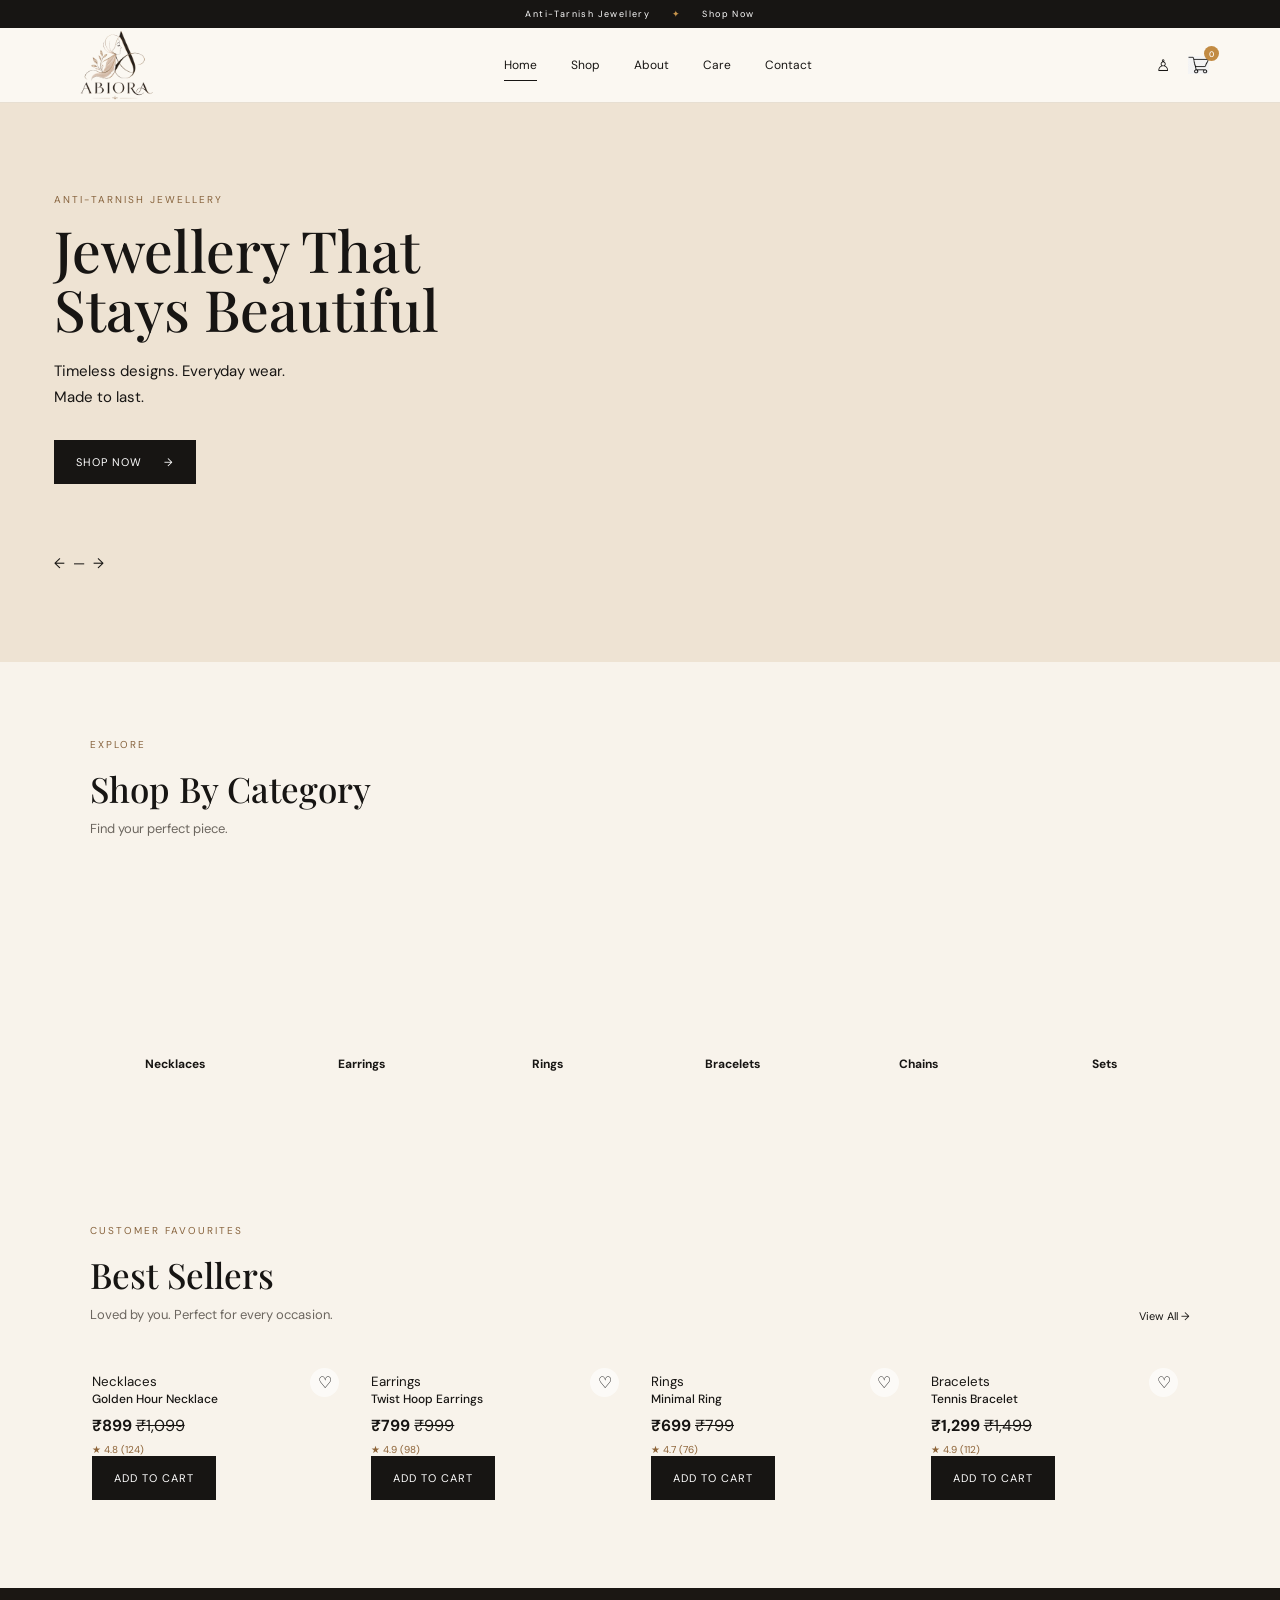
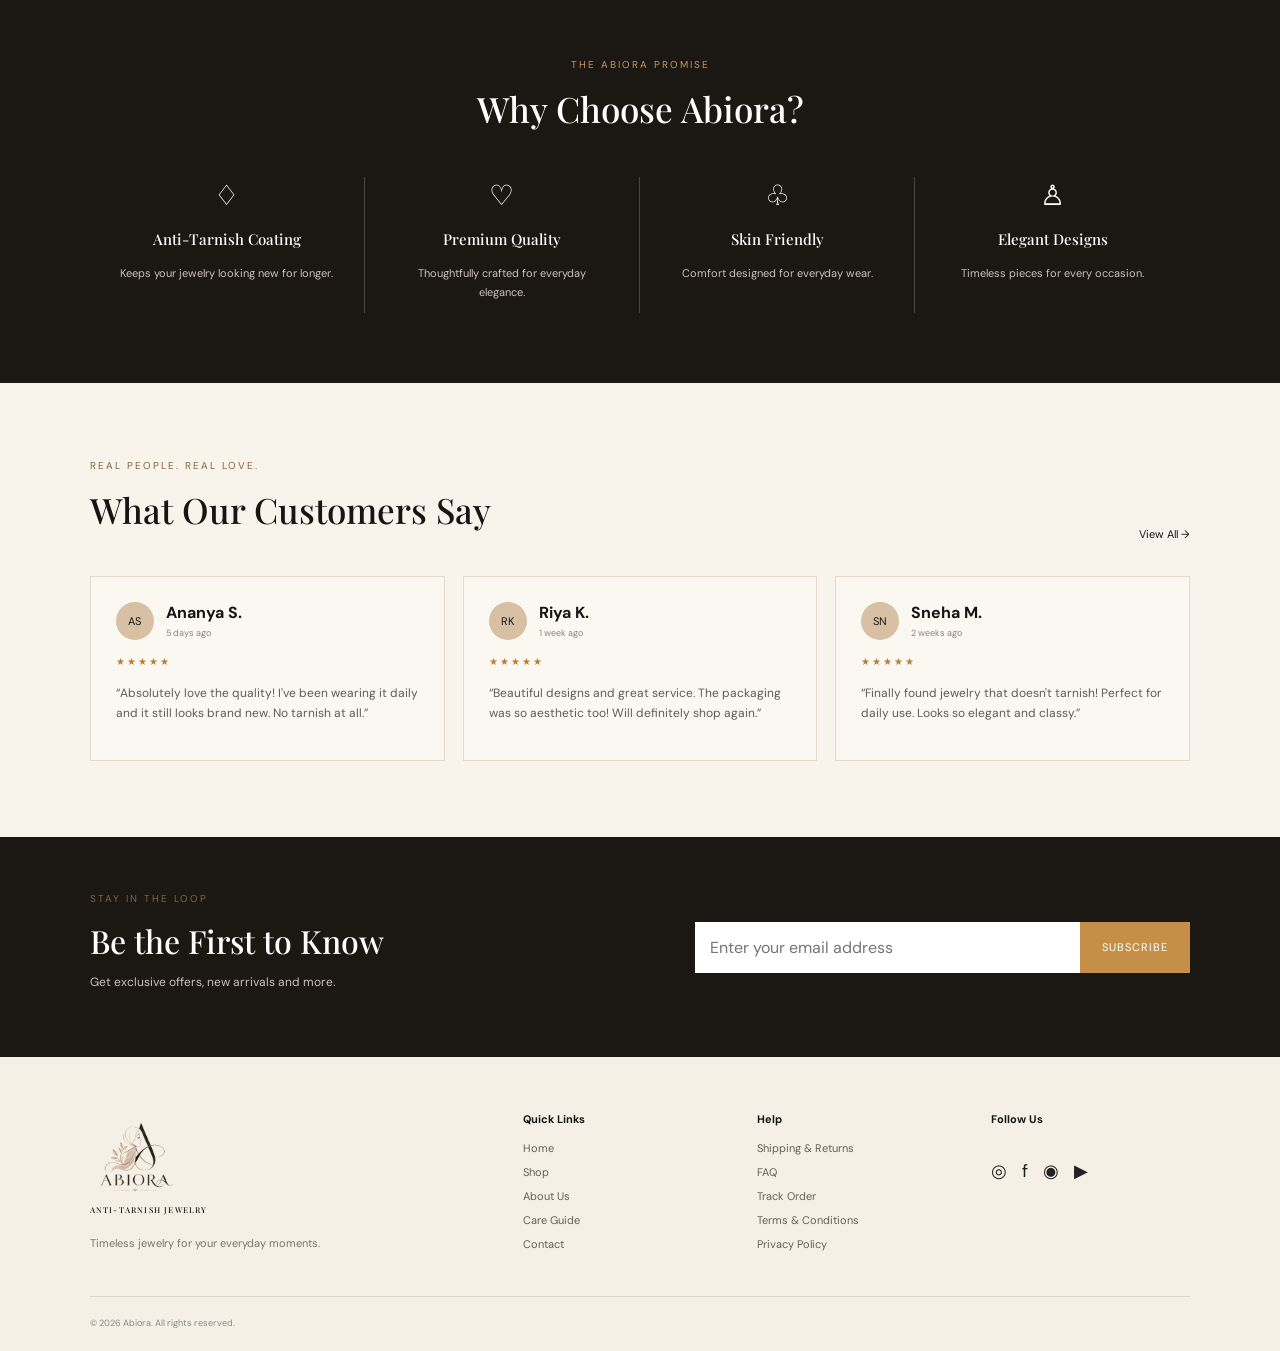
==== commit ab4999f4: "Update index.html" ====
--- a/abiora-jewelry-website/index.html
+++ b/abiora-jewelry-website/index.html
@@ -133,7 +133,7 @@
 <section class="hero">
 
   <div class="hero-copy">
-    <p class="eyebrow">ANTI-TARNISH JEWELRY</p>
+    <p class="eyebrow">ANTI-TARNISH JEWELLERY</p>
     <h1>Jewellery That<br>Stays Beautiful</h1>
     <p class="lead">Timeless designs. Everyday wear.<br>Made to last.</p>
     <a class="btn dark" href="shop.html">SHOP NOW <span>→</span></a>
